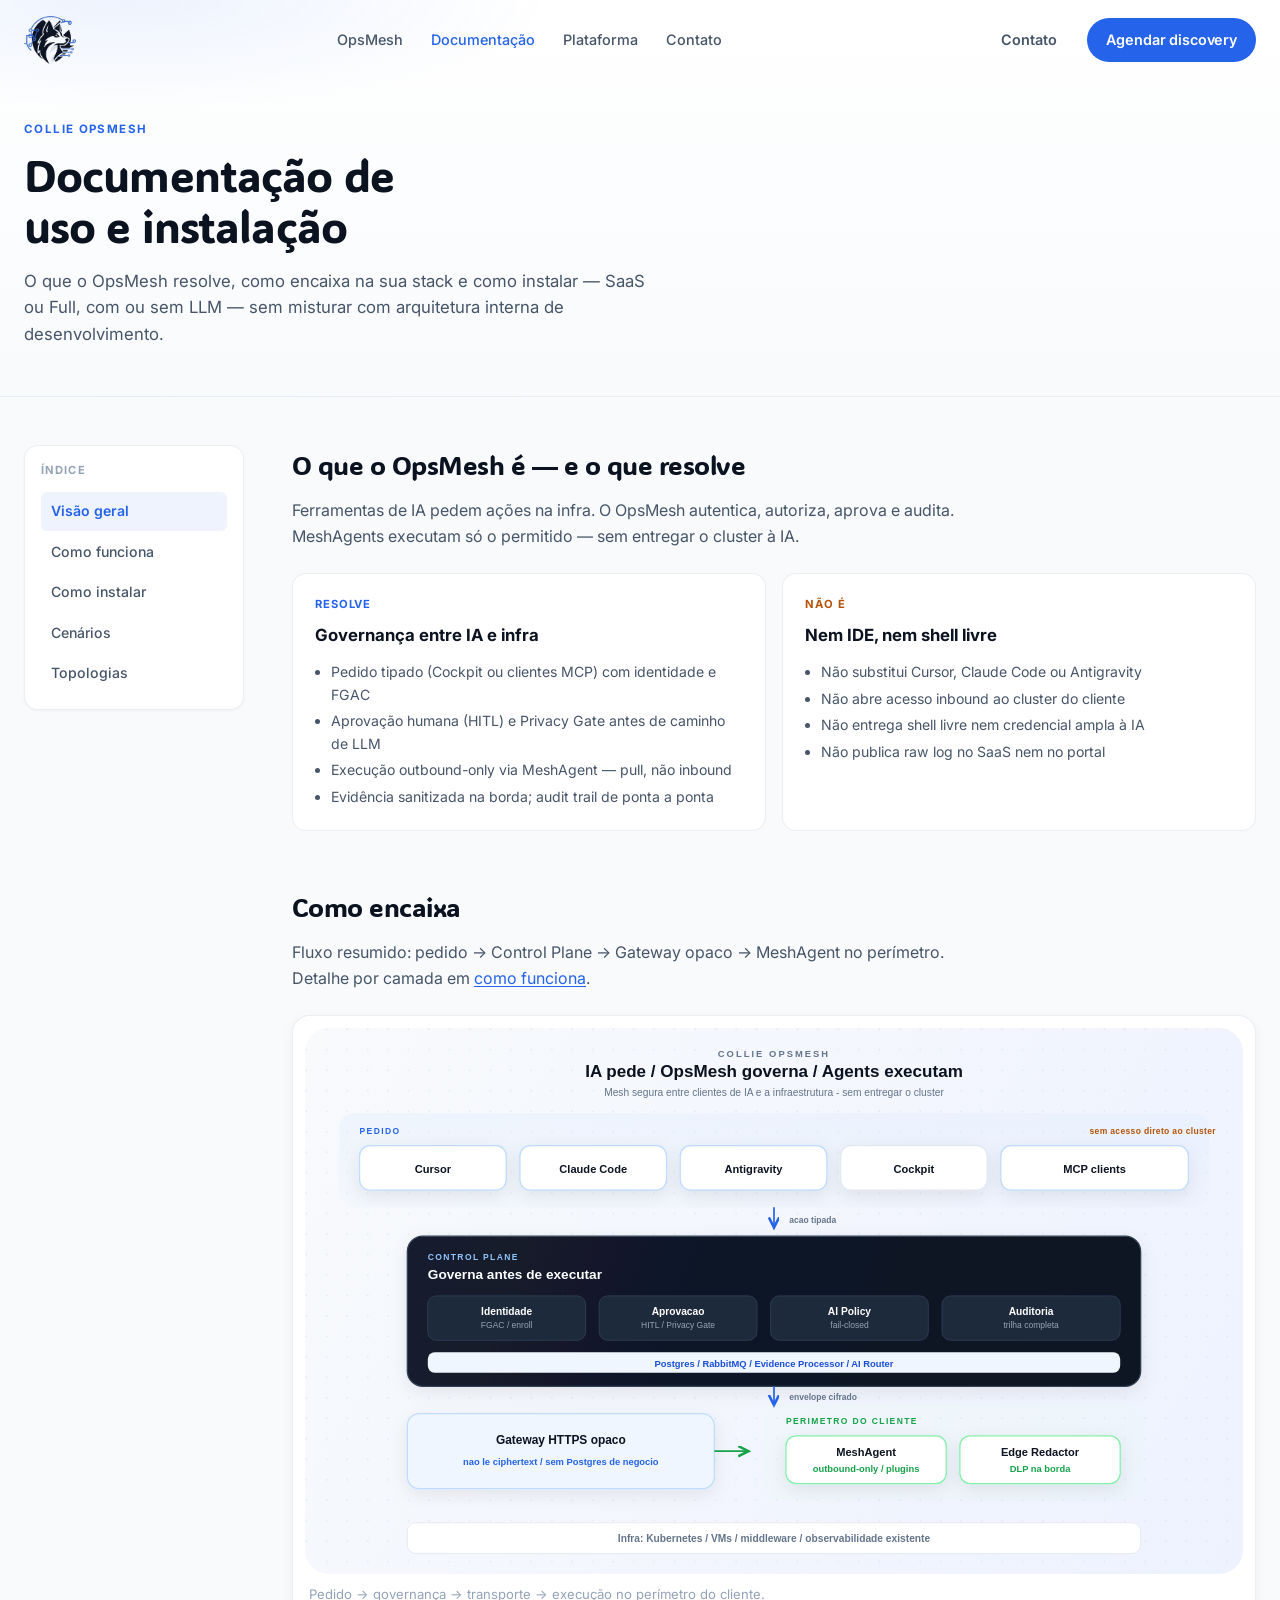
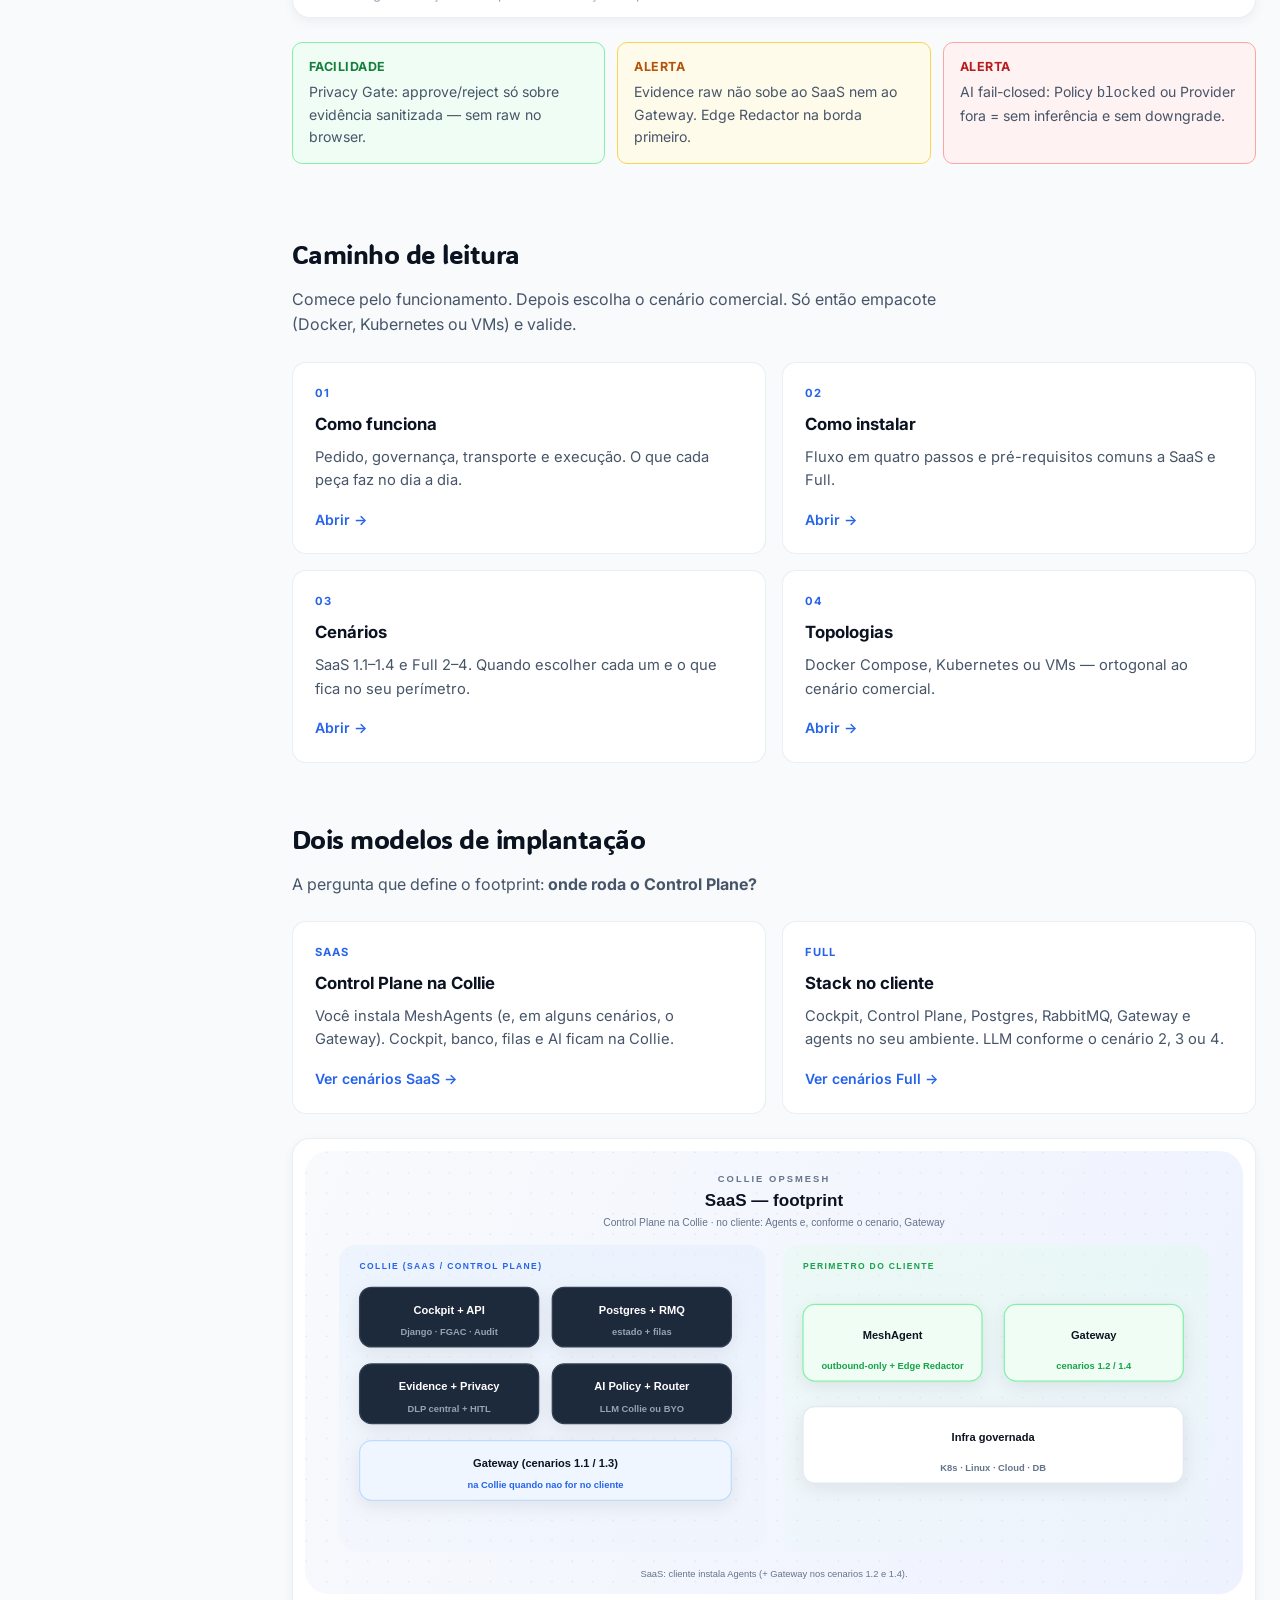
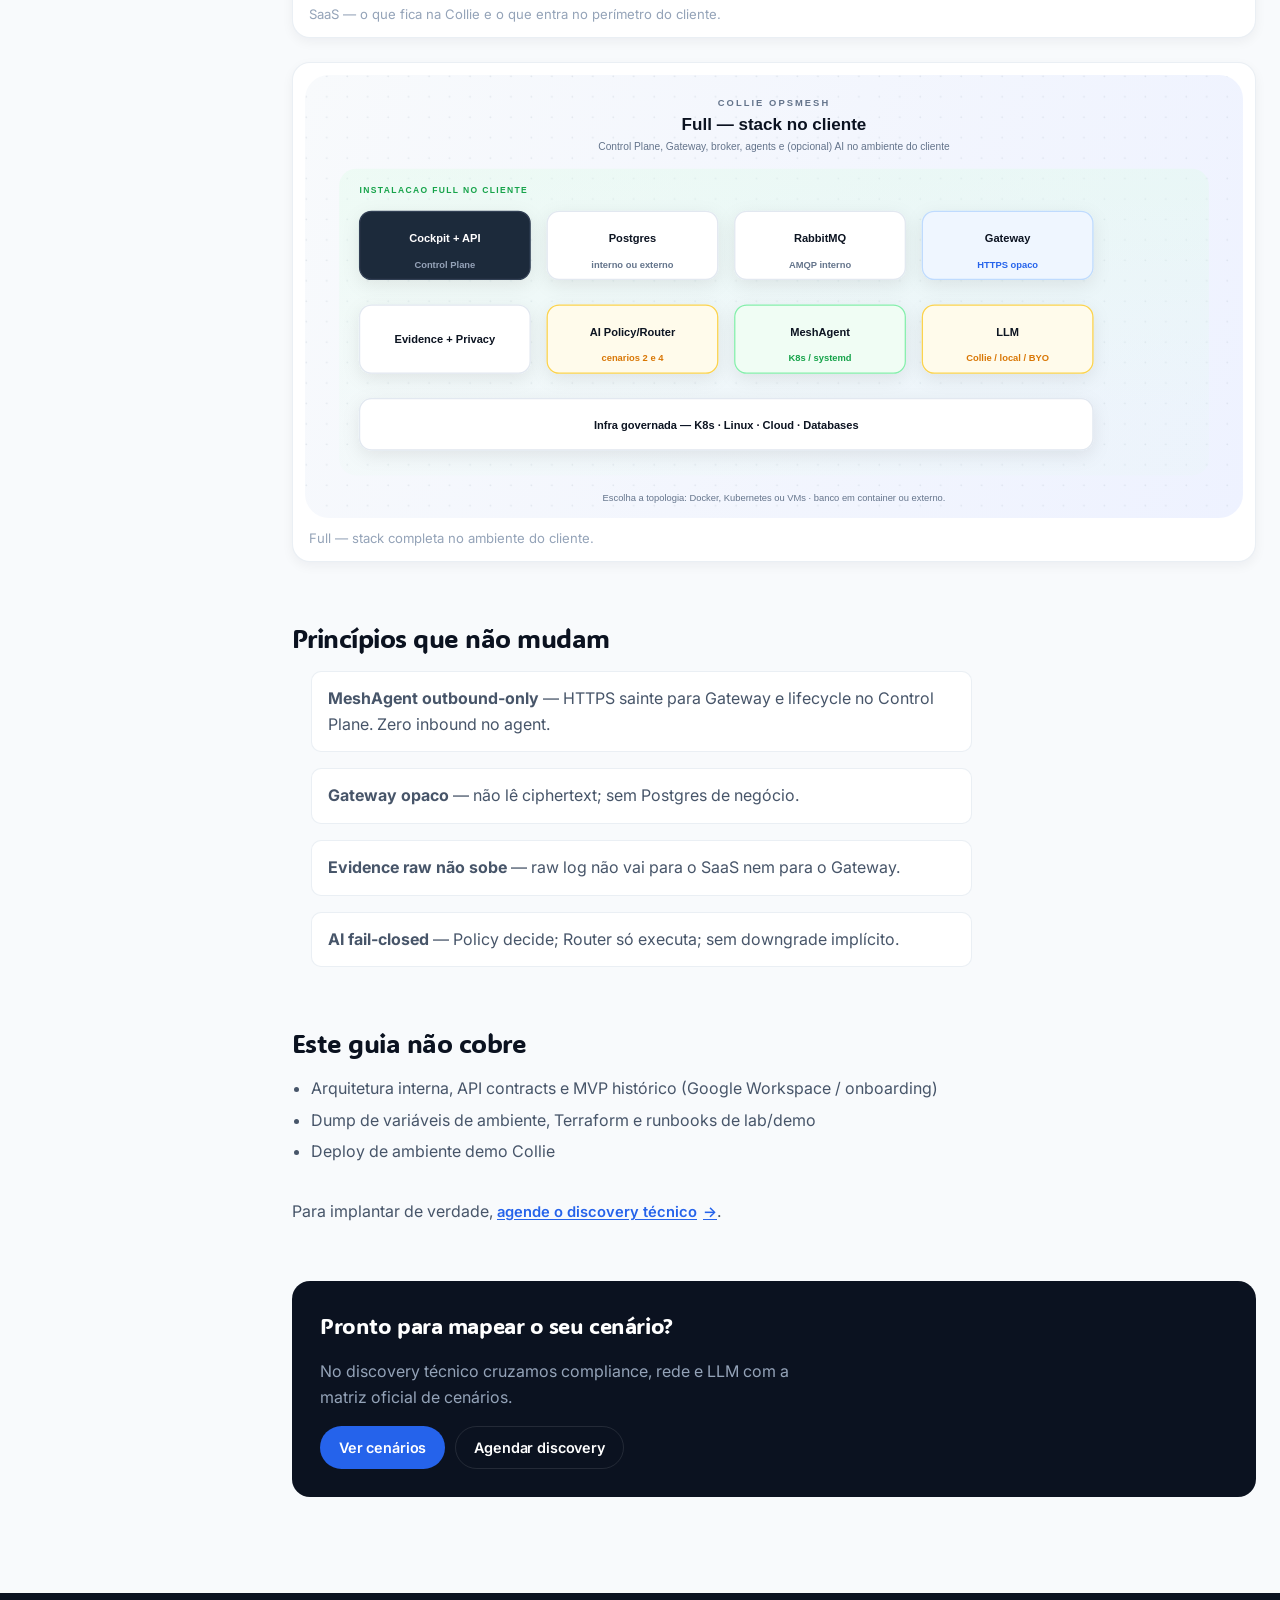
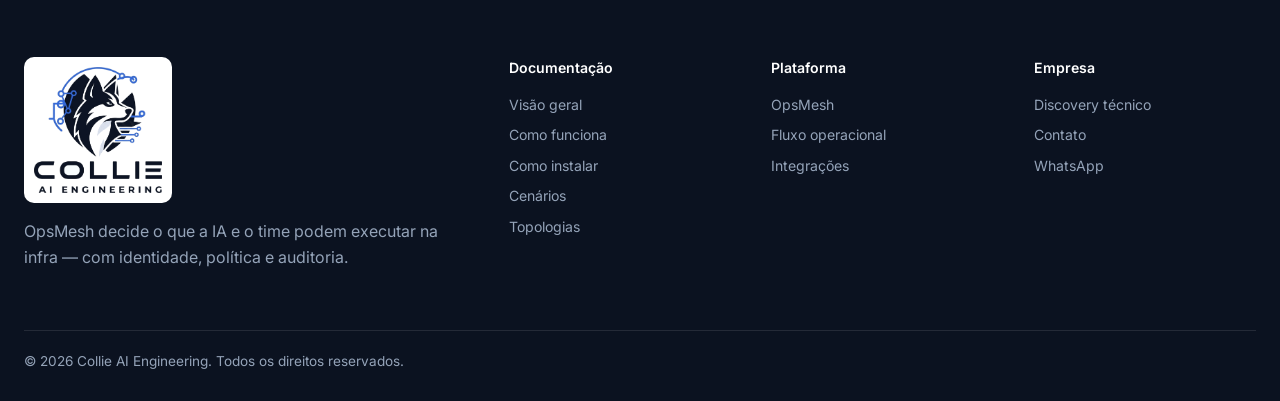
==== docs/index.html @ 6d7c9884 "Enhance documentation structure and navigation links - Added public documentation section in AGENTS." ====
<!DOCTYPE html>
<html lang="pt-BR">
<head>
  <meta charset="UTF-8" />
  <meta name="viewport" content="width=device-width, initial-scale=1.0" />
  <title>Documentação OpsMesh | Collie</title>
  <meta name="description" content="O que o Collie OpsMesh resolve, como encaixa entre IA e infra, e como instalar: cenários SaaS e Full, topologias Docker, Kubernetes e VMs." />
  <meta name="theme-color" content="#0B1220" />
  <link rel="canonical" href="https://www.collie.ia.br/docs/" />
  <meta property="og:title" content="Documentação OpsMesh — Collie" />
  <meta property="og:description" content="Como funciona, como instalar e qual cenário escolher: SaaS ou Full, com ou sem LLM." />
  <meta property="og:type" content="website" />
  <meta property="og:url" content="https://www.collie.ia.br/docs/" />
  <meta property="og:locale" content="pt_BR" />
  <meta property="og:image" content="https://www.collie.ia.br/img/collie-lockup.png" />
  <meta name="twitter:card" content="summary_large_image" />
  <meta name="twitter:title" content="Documentação OpsMesh — Collie" />
  <meta name="twitter:description" content="Como funciona, como instalar e qual cenário escolher: SaaS ou Full, com ou sem LLM." />
  <meta name="twitter:image" content="https://www.collie.ia.br/img/collie-lockup.png" />
  <script type="application/ld+json">
  {
    "@context": "https://schema.org",
    "@graph": [
      {
        "@type": "Organization",
        "name": "Collie AI Engineering",
        "url": "https://www.collie.ia.br/",
        "logo": "https://www.collie.ia.br/img/collie-lockup.png",
        "email": "contato@collie.ia.br"
      },
      {
        "@type": "WebPage",
        "name": "Documentação OpsMesh",
        "url": "https://www.collie.ia.br/docs/",
        "description": "Guia de uso do Collie OpsMesh: funcionamento, instalação, cenários e topologias.",
        "inLanguage": "pt-BR",
        "isPartOf": { "@type": "WebSite", "name": "Collie OpsMesh", "url": "https://www.collie.ia.br/" }
      }
    ]
  }
  </script>
  <script defer data-domain="www.collie.ia.br" src="https://plausible.io/js/script.js"></script>
  <link rel="icon" type="image/png" href="/img/favicon.png" />
  <link rel="apple-touch-icon" href="/img/favicon.png" />
  <link rel="preconnect" href="https://fonts.googleapis.com" />
  <link rel="preconnect" href="https://fonts.gstatic.com" crossorigin />
  <link href="https://fonts.googleapis.com/css2?family=ADLaM+Display&family=Inter:wght@400;500;600;700;800&display=swap" rel="stylesheet" />
  <link rel="stylesheet" href="/style.css" />
  <link rel="stylesheet" href="/docs.css" />
</head>
<body class="docs-page">
  <a class="skip-link" href="#main">Pular para o conteúdo</a>

  <header class="navbar scrolled" id="navbar">
    <div class="container nav-container">
      <a href="/" class="brand" aria-label="Início da Collie AI Engineering">
        <img src="/img/collie-mark.png" width="52" height="48" alt="Collie AI Engineering" />
      </a>
      <button class="mobile-menu-btn" type="button" aria-label="Abrir menu de navegação" aria-controls="primary-navigation" aria-expanded="false">
        <span></span><span></span><span></span>
      </button>
      <nav class="nav-links" id="primary-navigation" aria-label="Navegação principal">
        <a href="/#opsmesh" class="nav-link">OpsMesh</a>
        <a href="/docs/" class="nav-link" aria-current="page">Documentação</a>
        <a href="/#platform" class="nav-link">Plataforma</a>
        <a href="/#demo" class="nav-link">Contato</a>
      </nav>
      <div class="nav-actions" aria-label="Ações do cabeçalho">
        <a href="/#demo" class="btn btn-ghost">Contato</a>
        <a href="/#demo" class="btn btn-primary">Agendar discovery</a>
      </div>
    </div>
  </header>

  <header class="docs-hero">
    <div class="container">
      <p class="eyebrow">Collie OpsMesh</p>
      <h1>Documentação de uso e instalação</h1>
      <p class="lede">O que o OpsMesh resolve, como encaixa na sua stack e como instalar — SaaS ou Full, com ou sem LLM — sem misturar com arquitetura interna de desenvolvimento.</p>
    </div>
  </header>

  <main id="main" class="container docs-layout">
    <aside class="docs-nav" aria-label="Índice da documentação">
      <h2>Índice</h2>
      <ul>
        <li><a href="/docs/" aria-current="page">Visão geral</a></li>
        <li><a href="/docs/como-funciona.html">Como funciona</a></li>
        <li><a href="/docs/instalar.html">Como instalar</a></li>
        <li><a href="/docs/cenarios.html">Cenários</a></li>
        <li><a href="/docs/topologias.html">Topologias</a></li>
      </ul>
    </aside>

    <div class="docs-content">
      <section aria-labelledby="what-title">
        <h2 id="what-title">O que o OpsMesh é — e o que resolve</h2>
        <p>Ferramentas de IA pedem ações na infra. O OpsMesh autentica, autoriza, aprova e audita. MeshAgents executam só o permitido — sem entregar o cluster à IA.</p>
        <div class="docs-cards">
          <article class="docs-card">
            <span class="card-kicker">Resolve</span>
            <h3>Governança entre IA e infra</h3>
            <ul>
              <li>Pedido tipado (Cockpit ou clientes MCP) com identidade e FGAC</li>
              <li>Aprovação humana (HITL) e Privacy Gate antes de caminho de LLM</li>
              <li>Execução outbound-only via MeshAgent — pull, não inbound</li>
              <li>Evidência sanitizada na borda; audit trail de ponta a ponta</li>
            </ul>
          </article>
          <article class="docs-card docs-card--warn">
            <span class="card-kicker">Não é</span>
            <h3>Nem IDE, nem shell livre</h3>
            <ul>
              <li>Não substitui Cursor, Claude Code ou Antigravity</li>
              <li>Não abre acesso inbound ao cluster do cliente</li>
              <li>Não entrega shell livre nem credencial ampla à IA</li>
              <li>Não publica raw log no SaaS nem no portal</li>
            </ul>
          </article>
        </div>
      </section>

      <section aria-labelledby="arch-title">
        <h2 id="arch-title">Como encaixa</h2>
        <p>Fluxo resumido: pedido → Control Plane → Gateway opaco → MeshAgent no perímetro. Detalhe por camada em <a href="/docs/como-funciona.html">como funciona</a>.</p>
        <figure class="docs-figure">
          <img src="/img/docs/opsmesh-architecture.svg" width="1100" height="640" loading="eager" alt="Arquitetura Collie OpsMesh: clientes de IA e Cockpit pedem ações tipadas; Control Plane governa identidade, aprovação, AI Policy e auditoria; Gateway HTTPS opaco entrega envelope cifrado; MeshAgent outbound-only executa com Edge Redactor na borda." />
          <figcaption>Pedido → governança → transporte → execução no perímetro do cliente.</figcaption>
        </figure>
        <div class="docs-callouts-row" aria-label="Alertas e facilidades">
          <p class="docs-mini-callout docs-mini-callout--ok">
            <strong>Facilidade</strong>
            Privacy Gate: approve/reject só sobre evidência sanitizada — sem raw no browser.
          </p>
          <p class="docs-mini-callout docs-mini-callout--warn">
            <strong>Alerta</strong>
            Evidence raw não sobe ao SaaS nem ao Gateway. Edge Redactor na borda primeiro.
          </p>
          <p class="docs-mini-callout docs-mini-callout--alert">
            <strong>Alerta</strong>
            AI fail-closed: Policy <code>blocked</code> ou Provider fora = sem inferência e sem downgrade.
          </p>
        </div>
      </section>

      <section aria-labelledby="path-title">
        <h2 id="path-title">Caminho de leitura</h2>
        <p>Comece pelo funcionamento. Depois escolha o cenário comercial. Só então empacote (Docker, Kubernetes ou VMs) e valide.</p>
        <div class="docs-cards">
          <a class="docs-card" href="/docs/como-funciona.html">
            <span class="card-kicker">01</span>
            <h3>Como funciona</h3>
            <p>Pedido, governança, transporte e execução. O que cada peça faz no dia a dia.</p>
            <span class="card-cta">Abrir →</span>
          </a>
          <a class="docs-card" href="/docs/instalar.html">
            <span class="card-kicker">02</span>
            <h3>Como instalar</h3>
            <p>Fluxo em quatro passos e pré-requisitos comuns a SaaS e Full.</p>
            <span class="card-cta">Abrir →</span>
          </a>
          <a class="docs-card" href="/docs/cenarios.html">
            <span class="card-kicker">03</span>
            <h3>Cenários</h3>
            <p>SaaS 1.1–1.4 e Full 2–4. Quando escolher cada um e o que fica no seu perímetro.</p>
            <span class="card-cta">Abrir →</span>
          </a>
          <a class="docs-card" href="/docs/topologias.html">
            <span class="card-kicker">04</span>
            <h3>Topologias</h3>
            <p>Docker Compose, Kubernetes ou VMs — ortogonal ao cenário comercial.</p>
            <span class="card-cta">Abrir →</span>
          </a>
        </div>
      </section>

      <section aria-labelledby="models-title">
        <h2 id="models-title">Dois modelos de implantação</h2>
        <p>A pergunta que define o footprint: <strong>onde roda o Control Plane?</strong></p>
        <div class="docs-cards">
          <a class="docs-card" href="/docs/cenarios.html#saas-title">
            <span class="card-kicker">SaaS</span>
            <h3>Control Plane na Collie</h3>
            <p>Você instala MeshAgents (e, em alguns cenários, o Gateway). Cockpit, banco, filas e AI ficam na Collie.</p>
            <span class="card-cta">Ver cenários SaaS →</span>
          </a>
          <a class="docs-card" href="/docs/cenarios.html#full-title">
            <span class="card-kicker">Full</span>
            <h3>Stack no cliente</h3>
            <p>Cockpit, Control Plane, Postgres, RabbitMQ, Gateway e agents no seu ambiente. LLM conforme o cenário 2, 3 ou 4.</p>
            <span class="card-cta">Ver cenários Full →</span>
          </a>
        </div>
        <figure class="docs-figure">
          <img src="/img/docs/saas-overview.svg" width="1100" height="520" loading="lazy" alt="Footprint SaaS: Control Plane na Collie; no cliente, MeshAgents e, conforme o cenário, Gateway." />
          <figcaption>SaaS — o que fica na Collie e o que entra no perímetro do cliente.</figcaption>
        </figure>
        <figure class="docs-figure">
          <img src="/img/docs/full-overview.svg" width="1100" height="520" loading="lazy" alt="Footprint Full: stack OpsMesh completa no ambiente do cliente." />
          <figcaption>Full — stack completa no ambiente do cliente.</figcaption>
        </figure>
      </section>

      <section aria-labelledby="principles-title">
        <h2 id="principles-title">Princípios que não mudam</h2>
        <ul class="docs-principles">
          <li><strong>MeshAgent outbound-only</strong> — HTTPS sainte para Gateway e lifecycle no Control Plane. Zero inbound no agent.</li>
          <li><strong>Gateway opaco</strong> — não lê ciphertext; sem Postgres de negócio.</li>
          <li><strong>Evidence raw não sobe</strong> — raw log não vai para o SaaS nem para o Gateway.</li>
          <li><strong>AI fail-closed</strong> — Policy decide; Router só executa; sem downgrade implícito.</li>
        </ul>
      </section>

      <section aria-labelledby="out-of-scope-title">
        <h2 id="out-of-scope-title">Este guia não cobre</h2>
        <ul>
          <li>Arquitetura interna, API contracts e MVP histórico (Google Workspace / onboarding)</li>
          <li>Dump de variáveis de ambiente, Terraform e runbooks de lab/demo</li>
          <li>Deploy de ambiente demo Collie</li>
        </ul>
        <p>Para implantar de verdade, <a class="text-link" href="/#demo">agende o discovery técnico</a>.</p>
      </section>

      <div class="docs-cta-strip">
        <h2>Pronto para mapear o seu cenário?</h2>
        <p>No discovery técnico cruzamos compliance, rede e LLM com a matriz oficial de cenários.</p>
        <div class="cta-row">
          <a href="/docs/cenarios.html" class="btn btn-primary">Ver cenários</a>
          <a href="/#demo" class="btn btn-outline">Agendar discovery</a>
        </div>
      </div>
    </div>
  </main>

  <footer class="footer" id="empresa">
    <div class="container footer-grid">
      <div class="footer-brand">
        <img src="/img/collie-lockup.png" width="150" height="148" loading="lazy" alt="Collie AI Engineering" />
        <p>OpsMesh decide o que a IA e o time podem executar na infra — com identidade, política e auditoria.</p>
      </div>
      <nav aria-label="Links da documentação no rodapé">
        <h3>Documentação</h3>
        <a href="/docs/">Visão geral</a>
        <a href="/docs/como-funciona.html">Como funciona</a>
        <a href="/docs/instalar.html">Como instalar</a>
        <a href="/docs/cenarios.html">Cenários</a>
        <a href="/docs/topologias.html">Topologias</a>
      </nav>
      <nav aria-label="Links da plataforma no rodapé">
        <h3>Plataforma</h3>
        <a href="/#opsmesh">OpsMesh</a>
        <a href="/#workflow">Fluxo operacional</a>
        <a href="/#integrations">Integrações</a>
      </nav>
      <nav aria-label="Links da empresa no rodapé">
        <h3>Empresa</h3>
        <a href="/#demo">Discovery técnico</a>
        <a href="mailto:contato@collie.ia.br">Contato</a>
        <a href="https://wa.me/5561982505951" target="_blank" rel="noopener">WhatsApp</a>
      </nav>
    </div>
    <div class="container footer-bottom">
      <p>&copy; 2026 Collie AI Engineering. Todos os direitos reservados.</p>
    </div>
  </footer>

  <script src="/script.js"></script>
</body>
</html>
---- style.css ----
/* ------------------------------------------------
   Collie AI Engineering — Landing Page
   Brandbook: ADLaM Display + Inter
   Palette: Obsidian #0B1220, Royal Blue #2563EB,
            Clover Green #22C55E, White #FFFFFF
   ------------------------------------------------ */

:root {
  /* Palette — Brandbook */
  --color-white: #ffffff;
  --color-bg: #F8FAFC;
  --color-bg-alt: #F1F5F9;
  --color-bg-warm: #FAFAF9;
  --color-obsidian: #0B1220;
  --color-obsidian-soft: #1A1F2B;
  --color-accent: #2563EB;
  --color-accent-dark: #1D4ED8;
  --color-signal: #22C55E;
  --color-text: #0F172A;
  --color-text-secondary: #475569;
  --color-text-muted: #94A3B8;
  --color-border: rgba(226, 232, 240, 0.7);
  --color-border-dark: rgba(255, 255, 255, 0.1);

  /* Typography */
  --font-display: 'ADLaM Display', Georgia, serif;
  --font-body: 'Inter', system-ui, -apple-system, sans-serif;

  /* Elevation */
  --shadow-xs: 0 1px 3px rgba(15, 23, 42, 0.04);
  --shadow-sm: 0 4px 12px rgba(15, 23, 42, 0.05);
  --shadow-md: 0 8px 24px rgba(15, 23, 42, 0.06);
  --shadow-lg: 0 16px 48px -12px rgba(15, 23, 42, 0.08);

  /* Shape */
  --radius-xs: 6px;
  --radius-sm: 10px;
  --radius-md: 14px;
  --radius-lg: 18px;
  --radius-pill: 999px;

  /* Layout */
  --container: 1280px;

  /* Motion */
  --ease-out: cubic-bezier(0.16, 1, 0.3, 1);
  --ease-standard: cubic-bezier(0.4, 0, 0.2, 1);
  --duration-fast: 200ms;
  --duration-normal: 350ms;
}

* { box-sizing: border-box; }
html {
  scroll-behavior: smooth;
  /* Fluid base: stays 16px up to ~1450px, scales up to 22px on large monitors */
  font-size: clamp(16px, 8px + 0.55vw, 22px);
}

body {
  margin: 0;
  font-family: var(--font-body);
  color: var(--color-text);
  background: var(--color-white);
  line-height: 1.6;
  overflow-x: hidden;
  -webkit-font-smoothing: antialiased;
}

body.menu-open { overflow: hidden; }
img { max-width: 100%; display: block; }
a { color: inherit; }

.skip-link {
  position: fixed;
  left: 16px;
  top: -60px;
  z-index: 2000;
  padding: 10px 14px;
  border-radius: var(--radius-pill);
  background: var(--color-obsidian);
  color: var(--color-white);
  text-decoration: none;
  transition: top var(--duration-normal) var(--ease-out);
}
.skip-link:focus { top: 16px; }

:focus-visible {
  outline: 2px solid var(--color-accent);
  outline-offset: 3px;
  border-radius: 4px;
}

.container {
  width: min(100% - 48px, var(--container));
  margin-inline: auto;
}

/* Wider content band on large monitors (e.g. 27"+) */
@media (min-width: 1600px) { :root { --container: 1440px; } }
@media (min-width: 1920px) { :root { --container: 1600px; } }
@media (min-width: 2400px) { :root { --container: 1780px; } }


/* Navbar */

.navbar {
  position: fixed;
  inset: 0 0 auto 0;
  z-index: 1000;
  padding: 16px 0;
  transition: background var(--duration-normal) var(--ease-standard),
              border-color var(--duration-normal) var(--ease-standard),
              box-shadow var(--duration-normal) var(--ease-standard),
              padding var(--duration-normal) var(--ease-standard);
  border-bottom: 1px solid transparent;
}

.navbar.scrolled,
body.menu-open .navbar {
  padding: 10px 0;
  background: rgba(255, 255, 255, 0.92);
  border-bottom-color: var(--color-border);
  box-shadow: 0 1px 12px rgba(15, 23, 42, 0.06);
  backdrop-filter: blur(12px);
}

.nav-container {
  display: flex;
  align-items: center;
  justify-content: space-between;
  gap: 24px;
}

.brand {
  display: inline-flex;
  align-items: center;
  text-decoration: none;
  flex: 0 0 auto;
}
.brand img { height: 48px; width: auto; }

.nav-links {
  display: flex;
  align-items: center;
  gap: 28px;
}

.nav-link {
  color: var(--color-text-secondary);
  text-decoration: none;
  font-weight: 500;
  font-size: 0.9rem;
  transition: color var(--duration-fast) var(--ease-standard);
}
.nav-link:hover { color: var(--color-text); }

.nav-actions {
  display: flex;
  align-items: center;
  gap: 12px;
}

.mobile-menu-btn {
  display: none;
  width: 40px;
  height: 40px;
  border: 1px solid var(--color-border);
  background: var(--color-white);
  border-radius: var(--radius-sm);
  cursor: pointer;
  align-items: center;
  justify-content: center;
  flex-direction: column;
  gap: 5px;
}

.mobile-menu-btn span {
  width: 18px;
  height: 2px;
  border-radius: 1px;
  background: var(--color-obsidian);
  transition: transform var(--duration-normal) var(--ease-out),
              opacity var(--duration-fast);
}
.mobile-menu-btn.active span:nth-child(1) { transform: translateY(7px) rotate(45deg); }
.mobile-menu-btn.active span:nth-child(2) { opacity: 0; }
.mobile-menu-btn.active span:nth-child(3) { transform: translateY(-7px) rotate(-45deg); }


/* Buttons */

.btn {
  display: inline-flex;
  align-items: center;
  justify-content: center;
  gap: 8px;
  min-height: 40px;
  padding: 9px 18px;
  border-radius: var(--radius-pill);
  border: 1px solid transparent;
  font-family: var(--font-body);
  font-weight: 600;
  font-size: 0.9rem;
  text-decoration: none;
  letter-spacing: -0.01em;
  cursor: pointer;
  transition: background var(--duration-fast) var(--ease-standard),
              border-color var(--duration-fast) var(--ease-standard),
              color var(--duration-fast) var(--ease-standard),
              box-shadow var(--duration-fast) var(--ease-standard);
}

.btn-lg { min-height: 48px; padding: 12px 24px; font-size: 0.95rem; }

.btn-primary {
  background: var(--color-accent);
  color: var(--color-white);
}
.btn-primary:hover {
  background: var(--color-accent-dark);
  box-shadow: 0 2px 8px rgba(37, 99, 235, 0.25);
}

.btn-outline {
  color: var(--color-text);
  background: transparent;
  border-color: var(--color-border);
}
.btn-outline:hover {
  border-color: var(--color-text-secondary);
  background: rgba(15, 23, 42, 0.02);
}

.btn-ghost {
  color: var(--color-text-secondary);
  background: transparent;
}
.btn-ghost:hover {
  color: var(--color-text);
  background: rgba(15, 23, 42, 0.04);
}


/* Hero */

.hero {
  position: relative;
  min-height: 100dvh;
  display: grid;
  align-items: center;
  padding: 120px 0 72px;
  overflow: hidden;
  isolation: isolate;
}

.hero::after {
  content: '';
  position: absolute;
  inset: 0;
  z-index: -1;
  background:
    radial-gradient(ellipse 70% 50% at 85% 40%, rgba(37, 99, 235, 0.08), transparent 60%),
    rgba(248, 250, 252, 0.92);
}

.hero-media {
  position: absolute;
  inset: 0;
  z-index: -2;
  opacity: 0.55;
}
.hero-media img {
  width: 100%;
  height: 100%;
  object-fit: cover;
  object-position: center;
}

.hero-grid {
  display: grid;
  grid-template-columns: minmax(0, 1fr) minmax(0, 1.05fr);
  gap: 40px;
  align-items: center;
}

.hero-content {
  padding: 40px 44px;
  border: 1px solid var(--color-border);
  border-radius: var(--radius-lg);
  background: rgba(255, 255, 255, 0.94);
  box-shadow: var(--shadow-lg);
  max-width: 560px;
}

.hero-visual {
  position: relative;
  border: 1px solid var(--color-border);
  border-radius: var(--radius-lg);
  background: var(--color-white);
  box-shadow: var(--shadow-md);
  padding: 12px;
  overflow: hidden;
  animation: hero-float 7s ease-in-out infinite;
}

.hero-architecture {
  width: 100%;
  height: auto;
  display: block;
  border-radius: var(--radius-md);
}

@keyframes hero-float {
  0%, 100% { transform: translateY(0); }
  50% { transform: translateY(-8px); }
}

.eyebrow,
.section-kicker {
  margin: 0 0 12px;
  color: var(--color-text-muted);
  font-size: 0.78rem;
  font-weight: 600;
  text-transform: uppercase;
  letter-spacing: 0.08em;
}

h1, h2, h3 { margin: 0; color: var(--color-obsidian); }

h1 {
  font-family: var(--font-display);
  font-size: clamp(2.4rem, 4.6vw, 3.8rem);
  font-weight: 400;
  line-height: 1.08;
  letter-spacing: -0.02em;
  text-wrap: balance;
}

h1 span {
  display: inline-block;
  color: var(--color-accent);
}

.hero-subtitle {
  margin: 20px 0 28px;
  max-width: 58ch;
  color: var(--color-text-secondary);
  font-size: clamp(1rem, 1.3vw, 1.12rem);
  line-height: 1.7;
}

.hero-actions {
  display: flex;
  flex-wrap: wrap;
  gap: 12px;
}


/* Trust strip */

.trust-strip {
  border-block: 1px solid var(--color-border);
  background: var(--color-bg);
}

.trust-grid {
  display: grid;
  grid-template-columns: repeat(4, 1fr);
  gap: 12px;
  padding: 16px 0;
}

.trust-grid span {
  color: var(--color-text-secondary);
  font-size: 0.82rem;
  font-weight: 500;
  text-align: center;
}


/* Sections */

.section { padding: 96px 0; }
.section--lg { padding: 120px 0; }
.section--sm { padding: 72px 0; }

.section-header {
  max-width: 680px;
  margin: 0 auto 48px;
  text-align: center;
}
.section-header.align-left { text-align: left; margin: 0; }

.section-header h2,
.showcase-copy h2,
.cta-card h2 {
  font-family: var(--font-display);
  font-size: clamp(1.9rem, 3.5vw, 3rem);
  font-weight: 400;
  line-height: 1.1;
  letter-spacing: -0.015em;
}

.section-header p:not(.section-kicker),
.showcase-copy p,
.cta-card p {
  margin: 14px 0 0;
  color: var(--color-text-secondary);
  font-size: 1.02rem;
  line-height: 1.7;
}


/* Problem section */

.problem { background: var(--color-bg); }

.comparison-grid {
  display: grid;
  grid-template-columns: repeat(2, minmax(0, 1fr));
  gap: 20px;
}

.comparison-card {
  padding: 36px;
  border: 1px solid var(--color-border);
  border-radius: var(--radius-lg);
  background: var(--color-white);
  box-shadow: var(--shadow-xs);
}

.comparison-card.accent {
  background: var(--color-bg);
  border-color: rgba(37, 99, 235, 0.12);
}

.card-tag {
  display: inline-flex;
  margin-bottom: 16px;
  padding: 5px 10px;
  border-radius: var(--radius-xs);
  font-size: 0.75rem;
  font-weight: 600;
  letter-spacing: 0.02em;
}
.card-tag.danger { color: #991B1B; background: #FEF2F2; }
.card-tag.success { color: #166534; background: #F0FDF4; }

.comparison-card h3 {
  font-size: 1.25rem;
  line-height: 1.3;
  letter-spacing: -0.01em;
}
.comparison-card p {
  margin: 10px 0 0;
  color: var(--color-text-secondary);
  font-size: 0.95rem;
}

.comparison-card ul {
  margin: 18px 0 0;
  padding: 0;
  list-style: none;
}
.comparison-card li {
  position: relative;
  padding-left: 24px;
  margin-top: 10px;
  color: var(--color-text-secondary);
  font-size: 0.92rem;
}
.comparison-card li::before {
  content: '';
  position: absolute;
  left: 0;
  top: 8px;
  width: 6px;
  height: 6px;
  border-radius: 50%;
}
.comparison-card:not(.accent) li::before {
  background: #DC2626;
  opacity: 0.6;
}
.comparison-card.accent li::before {
  background: var(--color-signal);
}


/* OpsMesh */

.opsmesh {
  background: var(--color-white);
  border-block: 1px solid var(--color-border);
}

.opsmesh-grid {
  display: grid;
  grid-template-columns: 5fr 7fr;
  gap: 48px;
  align-items: center;
}

.text-link {
  display: inline-flex;
  margin-top: 20px;
  color: var(--color-accent);
  font-weight: 600;
  font-size: 0.92rem;
  text-decoration: none;
}
.text-link::after {
  content: '→';
  margin-left: 6px;
  transition: transform var(--duration-normal) var(--ease-out);
}
.text-link:hover::after { transform: translateX(4px); }

.opsmesh-pillars {
  margin: 20px 0 0;
  padding: 0;
  list-style: none;
  display: grid;
  gap: 10px;
}

.opsmesh-pillars li {
  padding: 12px 14px;
  border: 1px solid var(--color-border);
  border-radius: var(--radius-sm);
  background: var(--color-bg);
  color: var(--color-text-secondary);
  font-size: 0.92rem;
}

.opsmesh-pillars strong {
  color: var(--color-obsidian);
  font-weight: 600;
}

.opsmesh-visual,
.dashboard-card {
  padding: 8px;
  border: 1px solid var(--color-border);
  border-radius: var(--radius-lg);
  background: var(--color-bg);
  box-shadow: var(--shadow-sm);
}
.opsmesh-visual img,
.dashboard-card img {
  border-radius: calc(var(--radius-lg) - 8px);
}


/* Platform features */

.platform { background: var(--color-bg); }

.features-grid {
  display: grid;
  grid-template-columns: repeat(2, minmax(0, 1fr));
  gap: 20px;
}

.feature-card {
  padding: 36px;
  border: 1px solid var(--color-border);
  border-radius: var(--radius-lg);
  background: var(--color-white);
  box-shadow: var(--shadow-xs);
  transition: box-shadow var(--duration-normal) var(--ease-standard);
}
.feature-card:hover {
  box-shadow: var(--shadow-md);
}

.feature-card.card-wide {
  grid-column: 1 / -1;
  display: grid;
  grid-template-columns: auto 1fr;
  align-items: start;
  gap: 24px;
}

.feature-icon {
  width: 48px;
  height: 48px;
  border-radius: var(--radius-sm);
  display: inline-flex;
  align-items: center;
  justify-content: center;
  margin-bottom: 18px;
}
.feature-icon.blue {
  color: var(--color-accent);
  background: #EFF6FF;
}
.feature-icon.green {
  color: var(--color-signal);
  background: #F0FDF4;
}

.feature-card h3 {
  font-size: 1.15rem;
  line-height: 1.3;
  letter-spacing: -0.01em;
}
.feature-card p {
  margin: 8px 0 0;
  color: var(--color-text-secondary);
  font-size: 0.92rem;
}


/* Personas */

.personas {
  background: var(--color-obsidian);
  color: var(--color-white);
}
.personas .section-kicker { color: var(--color-text-muted); }
.personas h2 { color: var(--color-white); }

.personas-grid {
  display: grid;
  grid-template-columns: repeat(2, minmax(0, 1fr));
  gap: 20px;
}

.persona-card {
  padding: 36px;
  border: 1px solid var(--color-border-dark);
  border-radius: var(--radius-md);
  background: rgba(255, 255, 255, 0.03);
  transition: background var(--duration-normal) var(--ease-standard),
              border-color var(--duration-normal) var(--ease-standard);
}
.persona-card:hover {
  background: rgba(255, 255, 255, 0.05);
  border-color: rgba(255, 255, 255, 0.15);
}

.persona-card.card-wide {
  grid-column: 1 / -1;
}

.persona-icon {
  width: 48px;
  height: 48px;
  border-radius: var(--radius-sm);
  display: inline-flex;
  align-items: center;
  justify-content: center;
  margin-bottom: 18px;
  color: var(--color-white);
  background: rgba(255, 255, 255, 0.06);
  border: 1px solid rgba(255, 255, 255, 0.08);
}

.persona-card h3 {
  color: var(--color-white);
  font-size: 1.1rem;
  margin-bottom: 8px;
}
.persona-card p {
  color: #94A3B8;
  margin: 0;
  font-size: 0.92rem;
}


/* Showcase (workflow) */

.showcase {
  background: var(--color-white);
}

.showcase-grid {
  display: grid;
  grid-template-columns: 5fr 7fr;
  gap: 48px;
  align-items: center;
}

.showcase h2,
.showcase h3 { color: var(--color-obsidian); }
.showcase-copy p { color: var(--color-text-secondary); }
.showcase .section-kicker { color: var(--color-text-muted); }

.check-list {
  margin: 20px 0 0;
  padding: 0;
  list-style: none;
}

.check-list li {
  position: relative;
  padding-left: 24px;
  margin-top: 10px;
  color: var(--color-text-secondary);
  font-size: 0.92rem;
}

.check-list li::before {
  content: '';
  position: absolute;
  left: 2px;
  top: 8px;
  width: 6px;
  height: 6px;
  border-radius: 50%;
  background: var(--color-accent);
}

.dashboard-card {
  background: var(--color-white);
  border-color: var(--color-border);
  box-shadow: var(--shadow-md);
}


/* Integrations */

.integrations { background: var(--color-bg); }

.integration-groups {
  display: grid;
  grid-template-columns: repeat(4, 1fr);
  gap: 24px;
}

.integration-group h4 {
  margin: 0 0 12px;
  font-size: 0.72rem;
  font-weight: 600;
  text-transform: uppercase;
  letter-spacing: 0.08em;
  color: var(--color-text-muted);
}

.integration-group-badges {
  display: flex;
  flex-wrap: wrap;
  gap: 8px;
}

.integration-group-badges span {
  display: inline-flex;
  align-items: center;
  min-height: 36px;
  padding: 6px 14px;
  border-radius: var(--radius-xs);
  color: var(--color-text);
  background: var(--color-white);
  border: 1px solid var(--color-border);
  font-weight: 500;
  font-size: 0.84rem;
}

/* Legacy flat badges (fallback) */
.integration-badges {
  display: flex;
  flex-wrap: wrap;
  justify-content: center;
  gap: 10px;
}
.integration-badges span {
  display: inline-flex;
  align-items: center;
  min-height: 36px;
  padding: 6px 14px;
  border-radius: var(--radius-xs);
  color: var(--color-text);
  background: var(--color-white);
  border: 1px solid var(--color-border);
  font-weight: 500;
  font-size: 0.84rem;
}


/* CTA */

.cta-section { padding: 32px 0 96px; }

.cta-card {
  display: grid;
  grid-template-columns: 1.2fr 0.8fr;
  gap: 48px;
  align-items: center;
  padding: 48px;
  border-radius: var(--radius-lg);
  background: var(--color-obsidian);
  border: 1px solid var(--color-border-dark);
  color: var(--color-white);
}

.cta-card .section-kicker { color: var(--color-text-muted); }
.cta-card h2 { color: var(--color-white); }
.cta-card p { color: #94A3B8; }

.cta-actions-col {
  display: flex;
  flex-direction: column;
  gap: 12px;
  align-items: stretch;
  text-align: center;
}
.cta-actions-col .btn { width: 100%; justify-content: center; }
.cta-actions-col .btn-outline {
  color: var(--color-white);
  border-color: var(--color-border-dark);
  background: transparent;
}
.cta-actions-col .btn-outline:hover {
  border-color: var(--color-accent);
  color: var(--color-accent);
}
.cta-note {
  margin: 6px 0 0;
  font-size: 0.8rem;
  color: #64748B;
}


/* Footer */

.footer {
  padding: 64px 0 28px;
  background: var(--color-obsidian);
  color: var(--color-white);
}

.footer-grid {
  display: grid;
  grid-template-columns: 2fr 1fr 1fr 1fr;
  gap: 40px;
}

.footer-brand img {
  width: 148px;
  height: auto;
  padding: 10px;
  border-radius: var(--radius-sm);
  background: var(--color-white);
}
.footer p,
.footer a { color: #94A3B8; }

.footer h3 {
  margin-bottom: 14px;
  color: var(--color-white);
  font-family: var(--font-body);
  font-size: 0.88rem;
  font-weight: 600;
}

.footer a {
  display: block;
  margin-top: 8px;
  text-decoration: none;
  font-size: 0.88rem;
  transition: color var(--duration-fast) var(--ease-standard);
}
.footer a:hover { color: var(--color-white); }

.footer-bottom {
  display: flex;
  justify-content: space-between;
  align-items: center;
  margin-top: 44px;
  padding-top: 20px;
  border-top: 1px solid var(--color-border-dark);
  color: #64748B;
}
.footer-bottom p { margin: 0; font-size: 0.85rem; }
.footer-legal { display: flex; gap: 20px; }
.footer-legal a { margin-top: 0; font-size: 0.82rem; }


/* Fade-in animation */

.fade-in-up {
  opacity: 0;
  transform: translateY(20px);
  transition: opacity 600ms var(--ease-out),
              transform 600ms var(--ease-out);
}
.fade-in-up.visible {
  opacity: 1;
  transform: translateY(0);
}


/* Responsive */

@media (max-width: 1040px) {
  .nav-actions { display: none; }
  .hero-grid,
  .opsmesh-grid,
  .showcase-grid,
  .cta-card { grid-template-columns: 1fr; }
  .hero-content { max-width: none; }
  .hero-visual { order: -1; max-width: 640px; margin-inline: auto; }
  .features-grid,
  .comparison-grid { grid-template-columns: 1fr; }
  .feature-card.card-wide { grid-template-columns: 1fr; }
  .persona-card.card-wide { grid-column: auto; }
  .integration-groups { grid-template-columns: repeat(2, 1fr); }
  .hero { min-height: auto; }
}

@media (max-width: 820px) {
  .container { width: min(100% - 32px, var(--container)); }
  .mobile-menu-btn { display: inline-flex; }
  .nav-links {
    position: fixed;
    inset: 68px 16px auto 16px;
    display: grid;
    gap: 0;
    padding: 8px;
    border: 1px solid var(--color-border);
    border-radius: var(--radius-md);
    background: rgba(255, 255, 255, 0.96);
    box-shadow: var(--shadow-lg);
    backdrop-filter: blur(12px);
    transform: translateY(-12px);
    opacity: 0;
    pointer-events: none;
    transition: opacity var(--duration-normal) var(--ease-out),
                transform var(--duration-normal) var(--ease-out);
  }
  body.menu-open .nav-links {
    opacity: 1;
    pointer-events: auto;
    transform: translateY(0);
  }
  .nav-link { padding: 12px 10px; border-radius: var(--radius-xs); }
  .nav-link:hover { background: var(--color-bg); }
  .hero { padding-top: 100px; }
  .hero-content { padding: 24px; }
  .trust-grid,
  .personas-grid,
  .footer-grid { grid-template-columns: 1fr; }
  .trust-grid span { text-align: left; }
  .section { padding: 72px 0; }
  .section-header { margin-bottom: 32px; }
  .cta-card { padding: 28px; }
  .footer-bottom { flex-direction: column; gap: 10px; text-align: center; }
  .footer-legal { justify-content: center; }
  .integration-groups { grid-template-columns: 1fr; }
}

@media (max-width: 520px) {
  .brand img { height: 40px; width: auto; }
  h1 { font-size: 2.4rem; }
  .hero-actions .btn { width: 100%; }
  .comparison-card,
  .feature-card,
  .persona-card { padding: 24px; }
  .opsmesh-visual,
  .dashboard-card { padding: 4px; border-radius: var(--radius-md); }
}

@media (prefers-reduced-motion: reduce) {
  *, *::before, *::after {
    scroll-behavior: auto !important;
    animation-duration: 0.01ms !important;
    animation-iteration-count: 1 !important;
    transition-duration: 0.01ms !important;
  }
  .fade-in-up { opacity: 1; transform: none; }
  .hero-visual { animation: none; }
}
---- docs.css ----
/* ------------------------------------------------
   Collie — Documentação OpsMesh
   Extensão do style.css (brandbook)
   ------------------------------------------------ */

body.docs-page {
  background: var(--color-bg);
}

.docs-hero {
  padding: 120px 0 48px;
  background:
    radial-gradient(ellipse 60% 50% at 10% 0%, rgba(37, 99, 235, 0.08), transparent 55%),
    linear-gradient(180deg, #ffffff 0%, var(--color-bg) 100%);
  border-bottom: 1px solid var(--color-border);
}

.docs-hero .eyebrow {
  margin: 0 0 12px;
  font-size: 0.72rem;
  font-weight: 700;
  letter-spacing: 0.12em;
  text-transform: uppercase;
  color: var(--color-accent);
}

.docs-hero h1 {
  margin: 0 0 16px;
  font-family: var(--font-display);
  font-weight: 400;
  font-size: clamp(2rem, 3.5vw, 2.75rem);
  line-height: 1.15;
  letter-spacing: -0.02em;
  color: var(--color-obsidian);
  max-width: 22ch;
}

.docs-hero .lede {
  margin: 0;
  max-width: 58ch;
  font-size: 1.05rem;
  color: var(--color-text-secondary);
}

.docs-layout {
  display: grid;
  grid-template-columns: 220px minmax(0, 1fr);
  gap: 48px;
  align-items: start;
  padding: 48px 0 96px;
}

.docs-nav {
  position: sticky;
  top: 88px;
  padding: 16px;
  border: 1px solid var(--color-border);
  border-radius: var(--radius-md);
  background: var(--color-white);
  box-shadow: var(--shadow-xs);
}

.docs-nav h2 {
  margin: 0 0 12px;
  font-family: var(--font-body);
  font-size: 0.7rem;
  font-weight: 700;
  letter-spacing: 0.1em;
  text-transform: uppercase;
  color: var(--color-text-muted);
}

.docs-nav ul {
  list-style: none;
  margin: 0;
  padding: 0;
  display: grid;
  gap: 2px;
}

.docs-nav a {
  display: block;
  padding: 8px 10px;
  border-radius: var(--radius-xs);
  text-decoration: none;
  font-size: 0.88rem;
  font-weight: 500;
  color: var(--color-text-secondary);
  transition: background var(--duration-fast), color var(--duration-fast);
}

.docs-nav a:hover {
  color: var(--color-text);
  background: var(--color-bg);
}

.docs-nav a[aria-current="page"] {
  color: var(--color-accent);
  background: rgba(37, 99, 235, 0.08);
  font-weight: 600;
}

.docs-content {
  min-width: 0;
}

.docs-content > section + section {
  margin-top: 56px;
}

.docs-content h2 {
  margin: 0 0 12px;
  font-family: var(--font-display);
  font-weight: 400;
  font-size: clamp(1.45rem, 2vw, 1.75rem);
  letter-spacing: -0.02em;
  color: var(--color-obsidian);
  scroll-margin-top: 96px;
}

.docs-content h3 {
  margin: 28px 0 10px;
  font-family: var(--font-body);
  font-size: 1.05rem;
  font-weight: 700;
  color: var(--color-obsidian);
}

.docs-content p {
  margin: 0 0 14px;
  color: var(--color-text-secondary);
  max-width: 68ch;
}

.docs-content ul,
.docs-content ol {
  margin: 0 0 16px;
  padding-left: 1.2em;
  color: var(--color-text-secondary);
  max-width: 68ch;
}

.docs-content li + li {
  margin-top: 6px;
}

.docs-content a:not(.btn):not(.docs-card) {
  color: var(--color-accent);
  text-decoration: underline;
  text-underline-offset: 2px;
}

.docs-content a:not(.btn):not(.docs-card):hover {
  color: var(--color-accent-dark);
}


.docs-figure {
  margin: 24px 0;
  padding: 12px;
  border: 1px solid var(--color-border);
  border-radius: var(--radius-lg);
  background: var(--color-white);
  box-shadow: var(--shadow-sm);
  overflow: hidden;
}

.docs-figure img {
  width: 100%;
  height: auto;
  border-radius: var(--radius-md);
}

.docs-figure figcaption {
  margin-top: 10px;
  padding: 0 4px;
  font-size: 0.82rem;
  color: var(--color-text-muted);
}

.docs-cards {
  display: grid;
  grid-template-columns: repeat(2, minmax(0, 1fr));
  gap: 16px;
  margin: 24px 0;
}

.docs-card {
  display: flex;
  flex-direction: column;
  gap: 8px;
  padding: 22px;
  border: 1px solid var(--color-border);
  border-radius: var(--radius-md);
  background: var(--color-white);
  text-decoration: none;
  color: inherit;
  transition: border-color var(--duration-fast), box-shadow var(--duration-fast);
}

a.docs-card:hover {
  border-color: rgba(37, 99, 235, 0.35);
  box-shadow: var(--shadow-sm);
}

.docs-card .card-kicker {
  font-size: 0.7rem;
  font-weight: 700;
  letter-spacing: 0.08em;
  text-transform: uppercase;
  color: var(--color-accent);
}

.docs-card h3 {
  margin: 0;
  font-size: 1.05rem;
}

.docs-card p {
  margin: 0;
  font-size: 0.92rem;
}

.docs-card .card-cta {
  margin-top: auto;
  padding-top: 8px;
  font-size: 0.88rem;
  font-weight: 600;
  color: var(--color-accent);
}

.docs-card ul {
  margin: 4px 0 0;
  padding-left: 1.15em;
  font-size: 0.88rem;
  color: var(--color-text-secondary);
  max-width: none;
}

.docs-card ul li + li {
  margin-top: 4px;
}

.docs-card.docs-card--warn .card-kicker {
  color: #B45309;
}

.docs-callouts-row {
  display: grid;
  grid-template-columns: repeat(3, minmax(0, 1fr));
  gap: 12px;
  margin: 20px 0 8px;
}

.docs-mini-callout {
  margin: 0;
  padding: 14px 16px;
  border-radius: var(--radius-sm);
  border: 1px solid var(--color-border);
  background: var(--color-white);
  font-size: 0.88rem;
  color: var(--color-text-secondary);
}

.docs-mini-callout strong {
  display: block;
  margin-bottom: 4px;
  font-size: 0.78rem;
  font-weight: 700;
  letter-spacing: 0.04em;
  text-transform: uppercase;
  color: var(--color-text);
}

.docs-mini-callout--ok {
  border-color: #86EFAC;
  background: #F0FDF4;
}

.docs-mini-callout--ok strong {
  color: #15803D;
}

.docs-mini-callout--warn {
  border-color: #FCD34D;
  background: #FFFBEB;
}

.docs-mini-callout--warn strong {
  color: #B45309;
}

.docs-mini-callout--alert {
  border-color: #FCA5A5;
  background: #FEF2F2;
}

.docs-mini-callout--alert strong {
  color: #B91C1C;
}

.docs-steps {
  counter-reset: docs-step;
  list-style: none;
  margin: 20px 0;
  padding: 0;
  display: grid;
  gap: 14px;
  max-width: none;
}

.docs-steps li {
  position: relative;
  padding: 18px 18px 18px 64px;
  border: 1px solid var(--color-border);
  border-radius: var(--radius-md);
  background: var(--color-white);
  color: var(--color-text-secondary);
}

.docs-steps li::before {
  counter-increment: docs-step;
  content: counter(docs-step);
  position: absolute;
  left: 16px;
  top: 18px;
  width: 32px;
  height: 32px;
  border-radius: 50%;
  display: grid;
  place-items: center;
  background: rgba(37, 99, 235, 0.1);
  color: var(--color-accent);
  font-weight: 700;
  font-size: 0.85rem;
}

.docs-steps strong {
  display: block;
  margin-bottom: 4px;
  color: var(--color-text);
}

.docs-table-wrap {
  margin: 20px 0;
  overflow-x: auto;
  border: 1px solid var(--color-border);
  border-radius: var(--radius-md);
  background: var(--color-white);
}

.docs-table {
  width: 100%;
  border-collapse: collapse;
  font-size: 0.88rem;
}

.docs-table th,
.docs-table td {
  padding: 12px 14px;
  text-align: left;
  vertical-align: top;
  border-bottom: 1px solid var(--color-border);
}

.docs-table th {
  background: var(--color-bg);
  font-weight: 600;
  color: var(--color-obsidian);
  white-space: nowrap;
}

.docs-table td {
  color: var(--color-text-secondary);
}

.docs-table tr:last-child td {
  border-bottom: none;
}

.docs-table code {
  font-size: 0.84em;
  padding: 1px 5px;
  border-radius: 4px;
  background: var(--color-bg-alt);
  color: var(--color-text);
}

.scenario-block {
  margin: 28px 0;
  padding: 24px;
  border: 1px solid var(--color-border);
  border-radius: var(--radius-md);
  background: var(--color-white);
  box-shadow: var(--shadow-xs);
  scroll-margin-top: 96px;
}

.scenario-block:target {
  border-color: rgba(37, 99, 235, 0.35);
  box-shadow: var(--shadow-sm);
}

.scenario-block header {
  display: flex;
  flex-wrap: wrap;
  align-items: baseline;
  gap: 10px 16px;
  margin-bottom: 12px;
}

.scenario-block .scenario-id {
  display: inline-flex;
  align-items: center;
  min-height: 28px;
  padding: 2px 10px;
  border-radius: var(--radius-pill);
  background: rgba(37, 99, 235, 0.1);
  color: var(--color-accent);
  font-size: 0.78rem;
  font-weight: 700;
}

.scenario-block h3 {
  margin: 0;
  font-size: 1.05rem;
}

.scenario-meta {
  display: flex;
  flex-wrap: wrap;
  gap: 8px;
  margin: 0 0 14px;
}

.scenario-meta span {
  display: inline-flex;
  align-items: center;
  min-height: 28px;
  padding: 2px 10px;
  border-radius: var(--radius-xs);
  border: 1px solid var(--color-border);
  background: var(--color-bg);
  font-size: 0.78rem;
  font-weight: 500;
  color: var(--color-text-secondary);
}

.docs-callout {
  margin: 24px 0;
  padding: 18px 20px;
  border-left: 3px solid var(--color-accent);
  border-radius: 0 var(--radius-sm) var(--radius-sm) 0;
  background: rgba(37, 99, 235, 0.06);
}

.docs-callout p {
  margin: 0;
  max-width: none;
}

.docs-callout p + p {
  margin-top: 8px;
}

.docs-principles {
  display: grid;
  gap: 10px;
  margin: 16px 0;
}

.docs-principles li {
  list-style: none;
  margin: 0;
  padding: 14px 16px;
  border: 1px solid var(--color-border);
  border-radius: var(--radius-sm);
  background: var(--color-white);
  color: var(--color-text-secondary);
}

.docs-principles {
  list-style: none;
  padding: 0;
  max-width: none;
}

.docs-cta-strip {
  margin-top: 56px;
  padding: 28px;
  border-radius: var(--radius-lg);
  background: var(--color-obsidian);
  color: var(--color-white);
  display: grid;
  gap: 16px;
}

.docs-cta-strip h2 {
  margin: 0;
  color: var(--color-white);
  font-size: 1.35rem;
}

.docs-cta-strip p {
  margin: 0;
  color: #94A3B8;
  max-width: 50ch;
}

.docs-cta-strip .cta-row {
  display: flex;
  flex-wrap: wrap;
  gap: 10px;
}

.docs-cta-strip .btn-outline {
  color: var(--color-white);
  border-color: var(--color-border-dark);
}

.docs-cta-strip .btn-outline:hover {
  border-color: var(--color-accent);
  color: var(--color-accent);
}

.nav-link[aria-current="page"] {
  color: var(--color-accent);
}

@media (max-width: 960px) {
  .docs-layout {
    grid-template-columns: 1fr;
    gap: 28px;
  }

  .docs-nav {
    position: static;
  }

  .docs-nav ul {
    display: flex;
    flex-wrap: wrap;
    gap: 4px;
  }

  .docs-cards {
    grid-template-columns: 1fr;
  }

  .docs-callouts-row {
    grid-template-columns: 1fr;
  }
}

@media (max-width: 520px) {
  .docs-hero {
    padding-top: 100px;
  }

  .scenario-block {
    padding: 18px;
  }

  .docs-steps li {
    padding-left: 56px;
  }
}
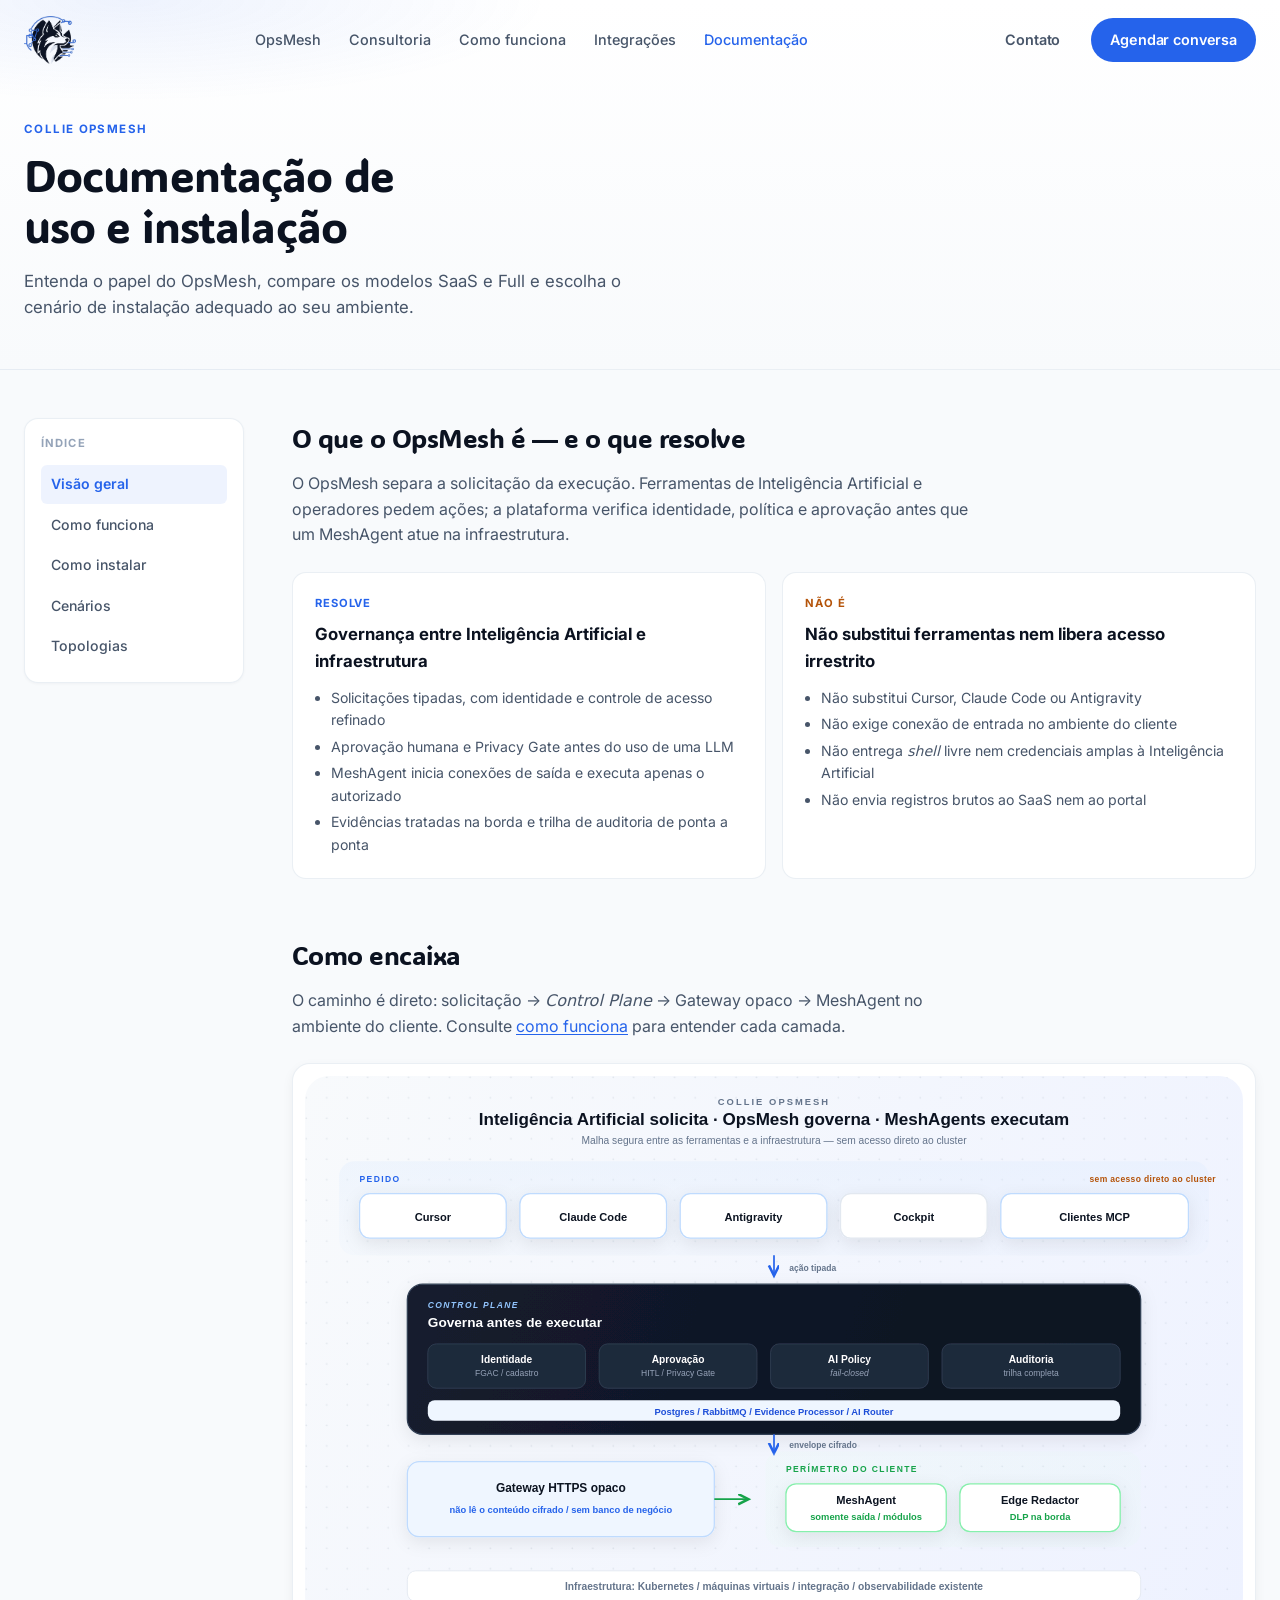
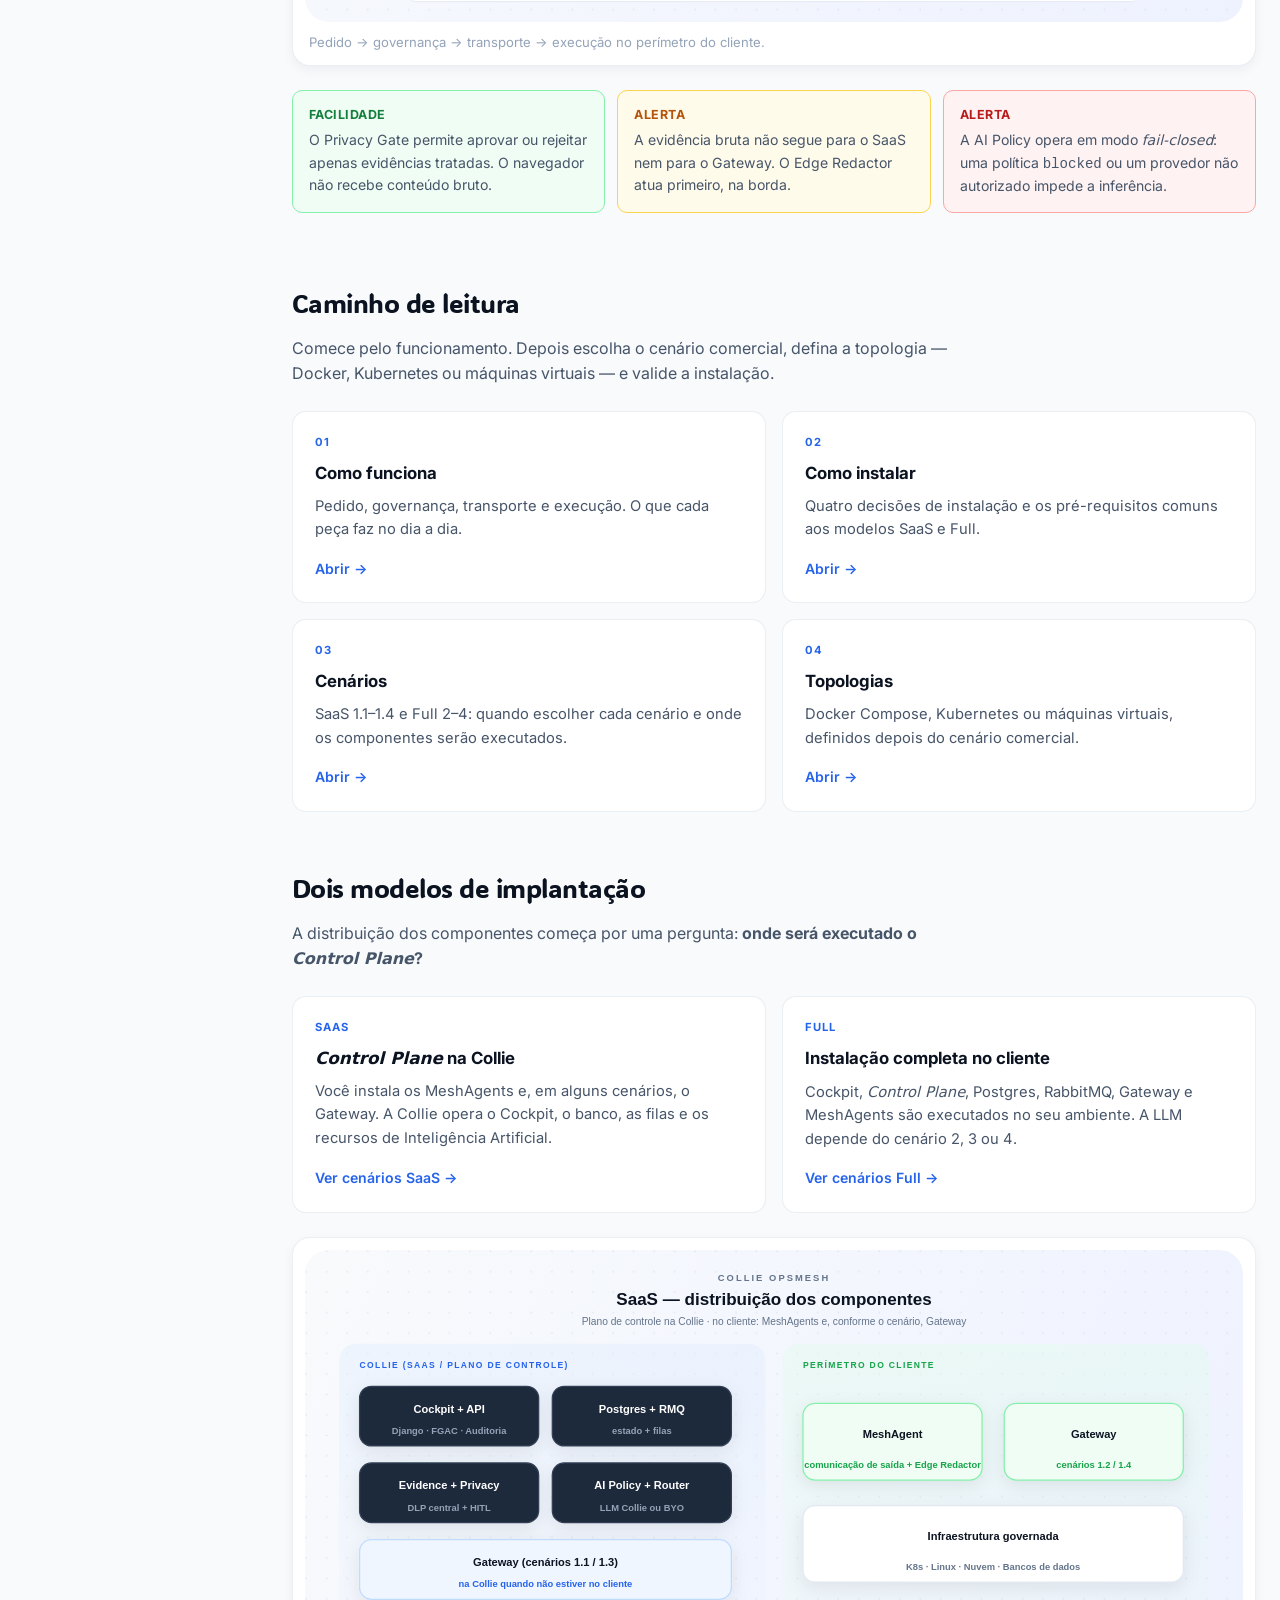
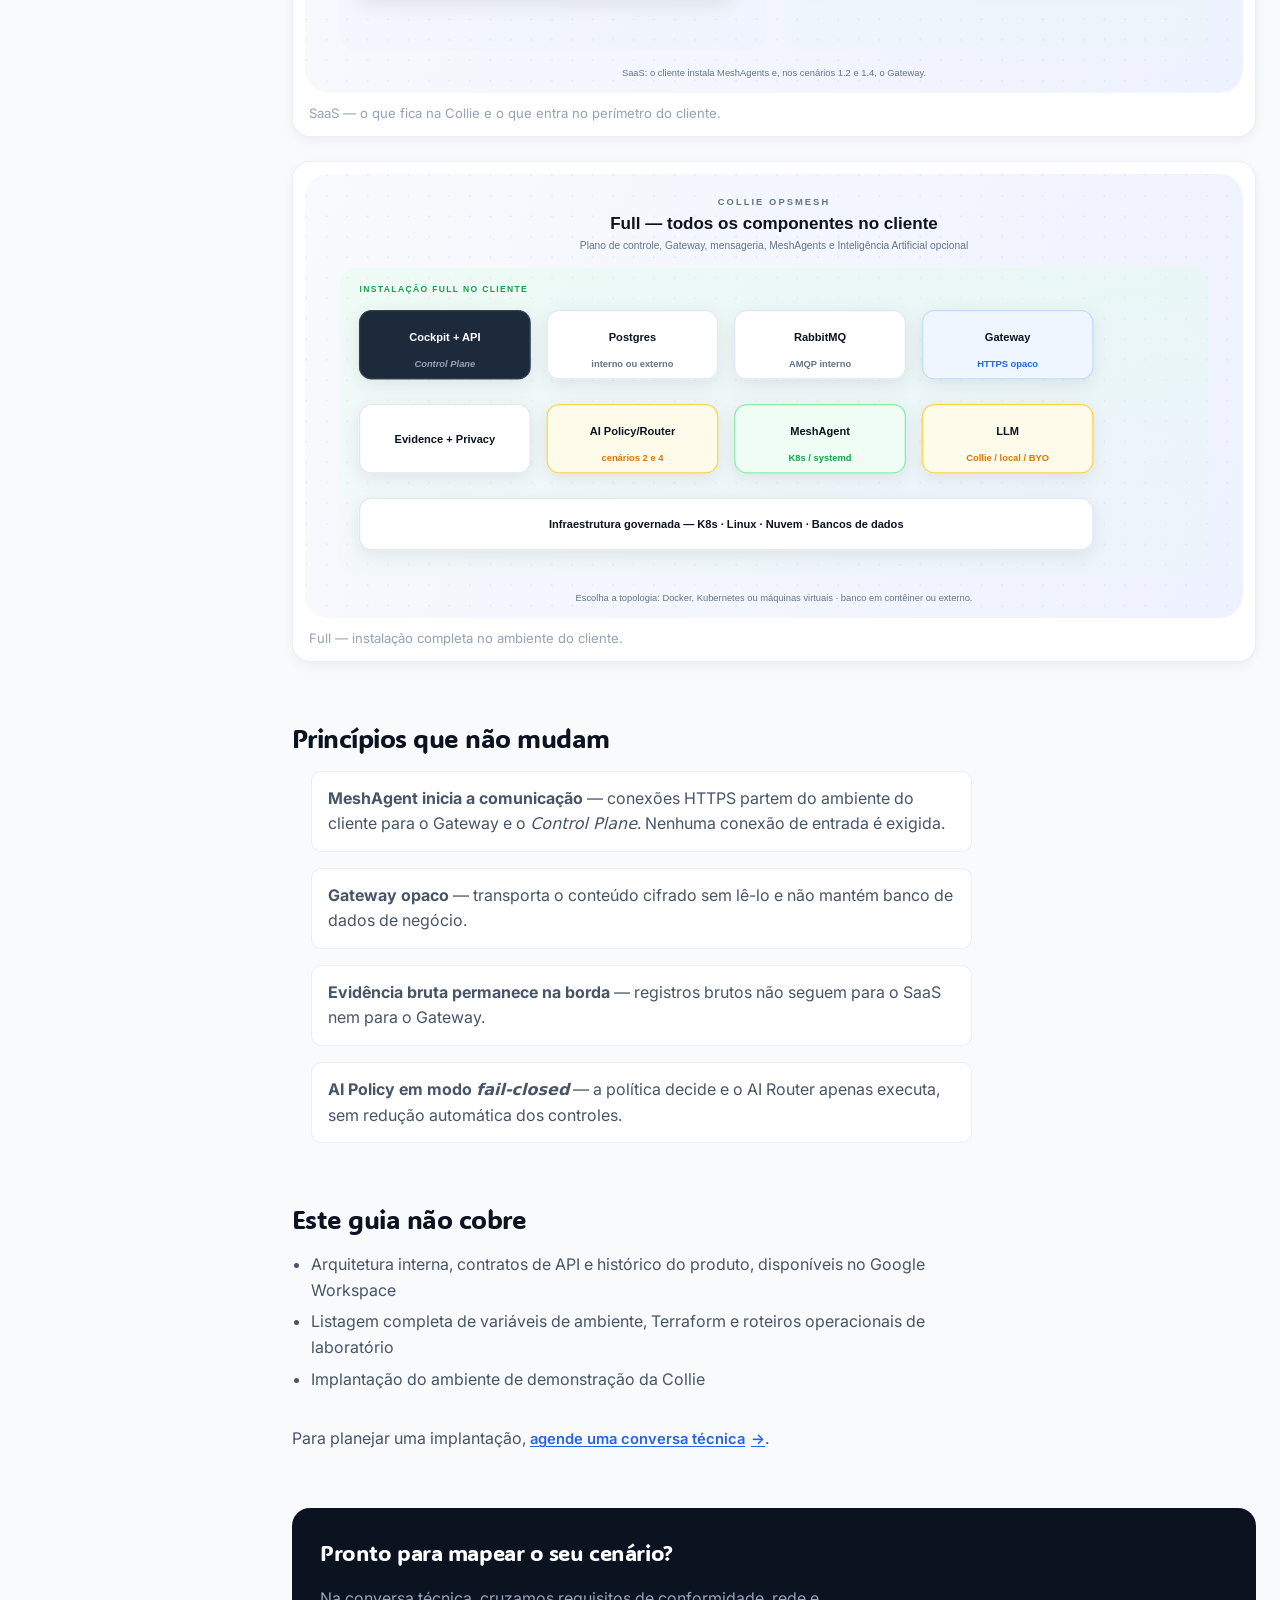
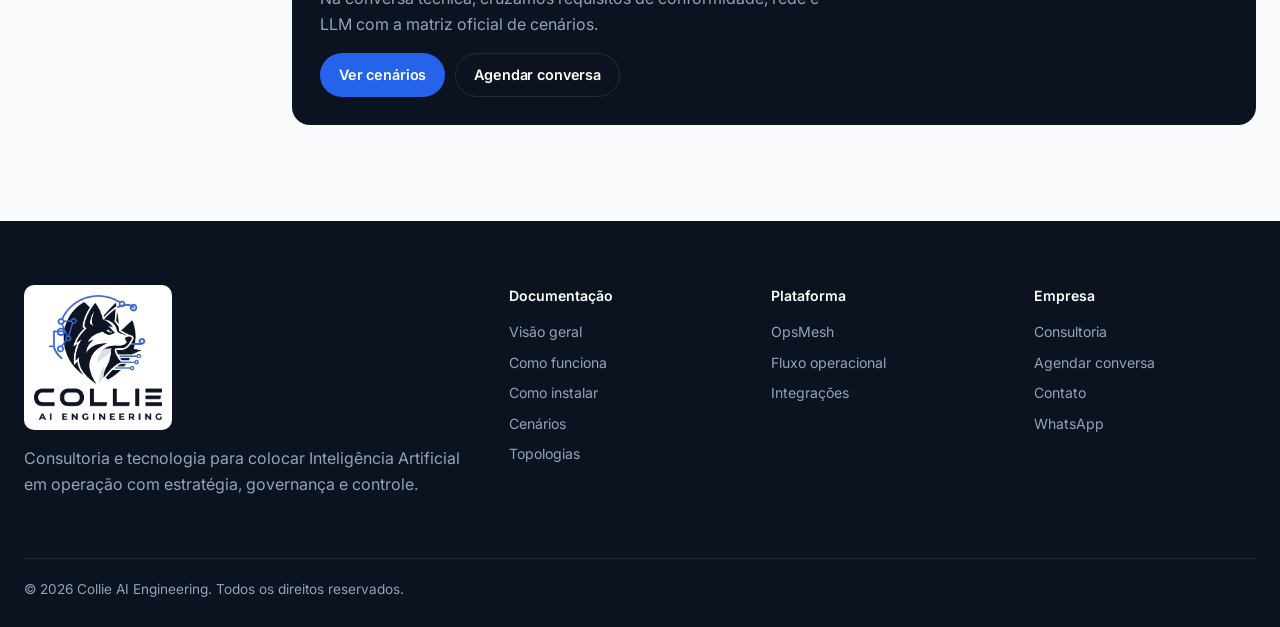
==== commit cc3bc25c: "Update site content and improve documentation clarity - Revised titles and descriptions across multi" ====
--- a/docs/index.html
+++ b/docs/index.html
@@ -4,7 +4,7 @@
   <meta charset="UTF-8" />
   <meta name="viewport" content="width=device-width, initial-scale=1.0" />
   <title>Documentação OpsMesh | Collie</title>
-  <meta name="description" content="O que o Collie OpsMesh resolve, como encaixa entre IA e infra, e como instalar: cenários SaaS e Full, topologias Docker, Kubernetes e VMs." />
+  <meta name="description" content="Entenda como o Collie OpsMesh governa ações apoiadas por Inteligência Artificial e conheça os cenários de instalação SaaS e Full." />
   <meta name="theme-color" content="#0B1220" />
   <link rel="canonical" href="https://www.collie.ia.br/docs/" />
   <meta property="og:title" content="Documentação OpsMesh — Collie" />
@@ -61,13 +61,14 @@
       </button>
       <nav class="nav-links" id="primary-navigation" aria-label="Navegação principal">
         <a href="/#opsmesh" class="nav-link">OpsMesh</a>
+        <a href="/#consulting" class="nav-link">Consultoria</a>
+        <a href="/#workflow" class="nav-link">Como funciona</a>
+        <a href="/#integrations" class="nav-link">Integrações</a>
         <a href="/docs/" class="nav-link" aria-current="page">Documentação</a>
-        <a href="/#platform" class="nav-link">Plataforma</a>
-        <a href="/#demo" class="nav-link">Contato</a>
       </nav>
       <div class="nav-actions" aria-label="Ações do cabeçalho">
         <a href="/#demo" class="btn btn-ghost">Contato</a>
-        <a href="/#demo" class="btn btn-primary">Agendar discovery</a>
+        <a href="/#demo" class="btn btn-primary">Agendar conversa</a>
       </div>
     </div>
   </header>
@@ -76,7 +77,7 @@
     <div class="container">
       <p class="eyebrow">Collie OpsMesh</p>
       <h1>Documentação de uso e instalação</h1>
-      <p class="lede">O que o OpsMesh resolve, como encaixa na sua stack e como instalar — SaaS ou Full, com ou sem LLM — sem misturar com arquitetura interna de desenvolvimento.</p>
+      <p class="lede">Entenda o papel do OpsMesh, compare os modelos SaaS e Full e escolha o cenário de instalação adequado ao seu ambiente.</p>
     </div>
   </header>
 
@@ -95,26 +96,26 @@
     <div class="docs-content">
       <section aria-labelledby="what-title">
         <h2 id="what-title">O que o OpsMesh é — e o que resolve</h2>
-        <p>Ferramentas de IA pedem ações na infra. O OpsMesh autentica, autoriza, aprova e audita. MeshAgents executam só o permitido — sem entregar o cluster à IA.</p>
+        <p>O OpsMesh separa a solicitação da execução. Ferramentas de Inteligência Artificial e operadores pedem ações; a plataforma verifica identidade, política e aprovação antes que um MeshAgent atue na infraestrutura.</p>
         <div class="docs-cards">
           <article class="docs-card">
             <span class="card-kicker">Resolve</span>
-            <h3>Governança entre IA e infra</h3>
+            <h3>Governança entre Inteligência Artificial e infraestrutura</h3>
             <ul>
-              <li>Pedido tipado (Cockpit ou clientes MCP) com identidade e FGAC</li>
-              <li>Aprovação humana (HITL) e Privacy Gate antes de caminho de LLM</li>
-              <li>Execução outbound-only via MeshAgent — pull, não inbound</li>
-              <li>Evidência sanitizada na borda; audit trail de ponta a ponta</li>
+              <li>Solicitações tipadas, com identidade e controle de acesso refinado</li>
+              <li>Aprovação humana e Privacy Gate antes do uso de uma LLM</li>
+              <li>MeshAgent inicia conexões de saída e executa apenas o autorizado</li>
+              <li>Evidências tratadas na borda e trilha de auditoria de ponta a ponta</li>
             </ul>
           </article>
           <article class="docs-card docs-card--warn">
             <span class="card-kicker">Não é</span>
-            <h3>Nem IDE, nem shell livre</h3>
+            <h3>Não substitui ferramentas nem libera acesso irrestrito</h3>
             <ul>
               <li>Não substitui Cursor, Claude Code ou Antigravity</li>
-              <li>Não abre acesso inbound ao cluster do cliente</li>
-              <li>Não entrega shell livre nem credencial ampla à IA</li>
-              <li>Não publica raw log no SaaS nem no portal</li>
+              <li>Não exige conexão de entrada no ambiente do cliente</li>
+              <li>Não entrega <em>shell</em> livre nem credenciais amplas à Inteligência Artificial</li>
+              <li>Não envia registros brutos ao SaaS nem ao portal</li>
             </ul>
           </article>
         </div>
@@ -122,30 +123,30 @@
 
       <section aria-labelledby="arch-title">
         <h2 id="arch-title">Como encaixa</h2>
-        <p>Fluxo resumido: pedido → Control Plane → Gateway opaco → MeshAgent no perímetro. Detalhe por camada em <a href="/docs/como-funciona.html">como funciona</a>.</p>
+        <p>O caminho é direto: solicitação → <em>Control Plane</em> → Gateway opaco → MeshAgent no ambiente do cliente. Consulte <a href="/docs/como-funciona.html">como funciona</a> para entender cada camada.</p>
         <figure class="docs-figure">
-          <img src="/img/docs/opsmesh-architecture.svg" width="1100" height="640" loading="eager" alt="Arquitetura Collie OpsMesh: clientes de IA e Cockpit pedem ações tipadas; Control Plane governa identidade, aprovação, AI Policy e auditoria; Gateway HTTPS opaco entrega envelope cifrado; MeshAgent outbound-only executa com Edge Redactor na borda." />
+          <img src="/img/docs/opsmesh-architecture.svg" width="1100" height="640" loading="eager" alt="Arquitetura do Collie OpsMesh: o Cockpit e ferramentas de Inteligência Artificial solicitam ações; o plano de controle aplica identidade, aprovação, AI Policy e auditoria; o Gateway transporta o envelope cifrado; o MeshAgent executa no ambiente do cliente e o Edge Redactor trata a evidência na borda." />
           <figcaption>Pedido → governança → transporte → execução no perímetro do cliente.</figcaption>
         </figure>
         <div class="docs-callouts-row" aria-label="Alertas e facilidades">
           <p class="docs-mini-callout docs-mini-callout--ok">
             <strong>Facilidade</strong>
-            Privacy Gate: approve/reject só sobre evidência sanitizada — sem raw no browser.
+            O Privacy Gate permite aprovar ou rejeitar apenas evidências tratadas. O navegador não recebe conteúdo bruto.
           </p>
           <p class="docs-mini-callout docs-mini-callout--warn">
             <strong>Alerta</strong>
-            Evidence raw não sobe ao SaaS nem ao Gateway. Edge Redactor na borda primeiro.
+            A evidência bruta não segue para o SaaS nem para o Gateway. O Edge Redactor atua primeiro, na borda.
           </p>
           <p class="docs-mini-callout docs-mini-callout--alert">
             <strong>Alerta</strong>
-            AI fail-closed: Policy <code>blocked</code> ou Provider fora = sem inferência e sem downgrade.
+            A AI Policy opera em modo <em>fail-closed</em>: uma política <code>blocked</code> ou um provedor não autorizado impede a inferência.
           </p>
         </div>
       </section>
 
       <section aria-labelledby="path-title">
         <h2 id="path-title">Caminho de leitura</h2>
-        <p>Comece pelo funcionamento. Depois escolha o cenário comercial. Só então empacote (Docker, Kubernetes ou VMs) e valide.</p>
+        <p>Comece pelo funcionamento. Depois escolha o cenário comercial, defina a topologia — Docker, Kubernetes ou máquinas virtuais — e valide a instalação.</p>
         <div class="docs-cards">
           <a class="docs-card" href="/docs/como-funciona.html">
             <span class="card-kicker">01</span>
@@ -156,19 +157,19 @@
           <a class="docs-card" href="/docs/instalar.html">
             <span class="card-kicker">02</span>
             <h3>Como instalar</h3>
-            <p>Fluxo em quatro passos e pré-requisitos comuns a SaaS e Full.</p>
+            <p>Quatro decisões de instalação e os pré-requisitos comuns aos modelos SaaS e Full.</p>
             <span class="card-cta">Abrir →</span>
           </a>
           <a class="docs-card" href="/docs/cenarios.html">
             <span class="card-kicker">03</span>
             <h3>Cenários</h3>
-            <p>SaaS 1.1–1.4 e Full 2–4. Quando escolher cada um e o que fica no seu perímetro.</p>
+            <p>SaaS 1.1–1.4 e Full 2–4: quando escolher cada cenário e onde os componentes serão executados.</p>
             <span class="card-cta">Abrir →</span>
           </a>
           <a class="docs-card" href="/docs/topologias.html">
             <span class="card-kicker">04</span>
             <h3>Topologias</h3>
-            <p>Docker Compose, Kubernetes ou VMs — ortogonal ao cenário comercial.</p>
+            <p>Docker Compose, Kubernetes ou máquinas virtuais, definidos depois do cenário comercial.</p>
             <span class="card-cta">Abrir →</span>
           </a>
         </div>
@@ -176,57 +177,57 @@
 
       <section aria-labelledby="models-title">
         <h2 id="models-title">Dois modelos de implantação</h2>
-        <p>A pergunta que define o footprint: <strong>onde roda o Control Plane?</strong></p>
+        <p>A distribuição dos componentes começa por uma pergunta: <strong>onde será executado o <em>Control Plane</em>?</strong></p>
         <div class="docs-cards">
           <a class="docs-card" href="/docs/cenarios.html#saas-title">
             <span class="card-kicker">SaaS</span>
-            <h3>Control Plane na Collie</h3>
-            <p>Você instala MeshAgents (e, em alguns cenários, o Gateway). Cockpit, banco, filas e AI ficam na Collie.</p>
+            <h3><em>Control Plane</em> na Collie</h3>
+            <p>Você instala os MeshAgents e, em alguns cenários, o Gateway. A Collie opera o Cockpit, o banco, as filas e os recursos de Inteligência Artificial.</p>
             <span class="card-cta">Ver cenários SaaS →</span>
           </a>
           <a class="docs-card" href="/docs/cenarios.html#full-title">
             <span class="card-kicker">Full</span>
-            <h3>Stack no cliente</h3>
-            <p>Cockpit, Control Plane, Postgres, RabbitMQ, Gateway e agents no seu ambiente. LLM conforme o cenário 2, 3 ou 4.</p>
+            <h3>Instalação completa no cliente</h3>
+            <p>Cockpit, <em>Control Plane</em>, Postgres, RabbitMQ, Gateway e MeshAgents são executados no seu ambiente. A LLM depende do cenário 2, 3 ou 4.</p>
             <span class="card-cta">Ver cenários Full →</span>
           </a>
         </div>
         <figure class="docs-figure">
-          <img src="/img/docs/saas-overview.svg" width="1100" height="520" loading="lazy" alt="Footprint SaaS: Control Plane na Collie; no cliente, MeshAgents e, conforme o cenário, Gateway." />
+          <img src="/img/docs/saas-overview.svg" width="1100" height="520" loading="lazy" alt="Distribuição SaaS: plano de controle na Collie; no cliente, MeshAgents e, conforme o cenário, Gateway." />
           <figcaption>SaaS — o que fica na Collie e o que entra no perímetro do cliente.</figcaption>
         </figure>
         <figure class="docs-figure">
-          <img src="/img/docs/full-overview.svg" width="1100" height="520" loading="lazy" alt="Footprint Full: stack OpsMesh completa no ambiente do cliente." />
-          <figcaption>Full — stack completa no ambiente do cliente.</figcaption>
+          <img src="/img/docs/full-overview.svg" width="1100" height="520" loading="lazy" alt="Distribuição Full: todos os componentes do OpsMesh no ambiente do cliente." />
+          <figcaption>Full — instalação completa no ambiente do cliente.</figcaption>
         </figure>
       </section>
 
       <section aria-labelledby="principles-title">
         <h2 id="principles-title">Princípios que não mudam</h2>
         <ul class="docs-principles">
-          <li><strong>MeshAgent outbound-only</strong> — HTTPS sainte para Gateway e lifecycle no Control Plane. Zero inbound no agent.</li>
-          <li><strong>Gateway opaco</strong> — não lê ciphertext; sem Postgres de negócio.</li>
-          <li><strong>Evidence raw não sobe</strong> — raw log não vai para o SaaS nem para o Gateway.</li>
-          <li><strong>AI fail-closed</strong> — Policy decide; Router só executa; sem downgrade implícito.</li>
+          <li><strong>MeshAgent inicia a comunicação</strong> — conexões HTTPS partem do ambiente do cliente para o Gateway e o <em>Control Plane</em>. Nenhuma conexão de entrada é exigida.</li>
+          <li><strong>Gateway opaco</strong> — transporta o conteúdo cifrado sem lê-lo e não mantém banco de dados de negócio.</li>
+          <li><strong>Evidência bruta permanece na borda</strong> — registros brutos não seguem para o SaaS nem para o Gateway.</li>
+          <li><strong>AI Policy em modo <em>fail-closed</em></strong> — a política decide e o AI Router apenas executa, sem redução automática dos controles.</li>
         </ul>
       </section>
 
       <section aria-labelledby="out-of-scope-title">
         <h2 id="out-of-scope-title">Este guia não cobre</h2>
         <ul>
-          <li>Arquitetura interna, API contracts e MVP histórico (Google Workspace / onboarding)</li>
-          <li>Dump de variáveis de ambiente, Terraform e runbooks de lab/demo</li>
-          <li>Deploy de ambiente demo Collie</li>
+          <li>Arquitetura interna, contratos de API e histórico do produto, disponíveis no Google Workspace</li>
+          <li>Listagem completa de variáveis de ambiente, Terraform e roteiros operacionais de laboratório</li>
+          <li>Implantação do ambiente de demonstração da Collie</li>
         </ul>
-        <p>Para implantar de verdade, <a class="text-link" href="/#demo">agende o discovery técnico</a>.</p>
+        <p>Para planejar uma implantação, <a class="text-link" href="/#demo">agende uma conversa técnica</a>.</p>
       </section>
 
       <div class="docs-cta-strip">
         <h2>Pronto para mapear o seu cenário?</h2>
-        <p>No discovery técnico cruzamos compliance, rede e LLM com a matriz oficial de cenários.</p>
+        <p>Na conversa técnica, cruzamos requisitos de conformidade, rede e LLM com a matriz oficial de cenários.</p>
         <div class="cta-row">
           <a href="/docs/cenarios.html" class="btn btn-primary">Ver cenários</a>
-          <a href="/#demo" class="btn btn-outline">Agendar discovery</a>
+          <a href="/#demo" class="btn btn-outline">Agendar conversa</a>
         </div>
       </div>
     </div>
@@ -236,7 +237,7 @@
     <div class="container footer-grid">
       <div class="footer-brand">
         <img src="/img/collie-lockup.png" width="150" height="148" loading="lazy" alt="Collie AI Engineering" />
-        <p>OpsMesh decide o que a IA e o time podem executar na infra — com identidade, política e auditoria.</p>
+        <p>Consultoria e tecnologia para colocar Inteligência Artificial em operação com estratégia, governança e controle.</p>
       </div>
       <nav aria-label="Links da documentação no rodapé">
         <h3>Documentação</h3>
@@ -254,7 +255,8 @@
       </nav>
       <nav aria-label="Links da empresa no rodapé">
         <h3>Empresa</h3>
-        <a href="/#demo">Discovery técnico</a>
+        <a href="/#consulting">Consultoria</a>
+        <a href="/#demo">Agendar conversa</a>
         <a href="mailto:contato@collie.ia.br">Contato</a>
         <a href="https://wa.me/5561982505951" target="_blank" rel="noopener">WhatsApp</a>
       </nav>
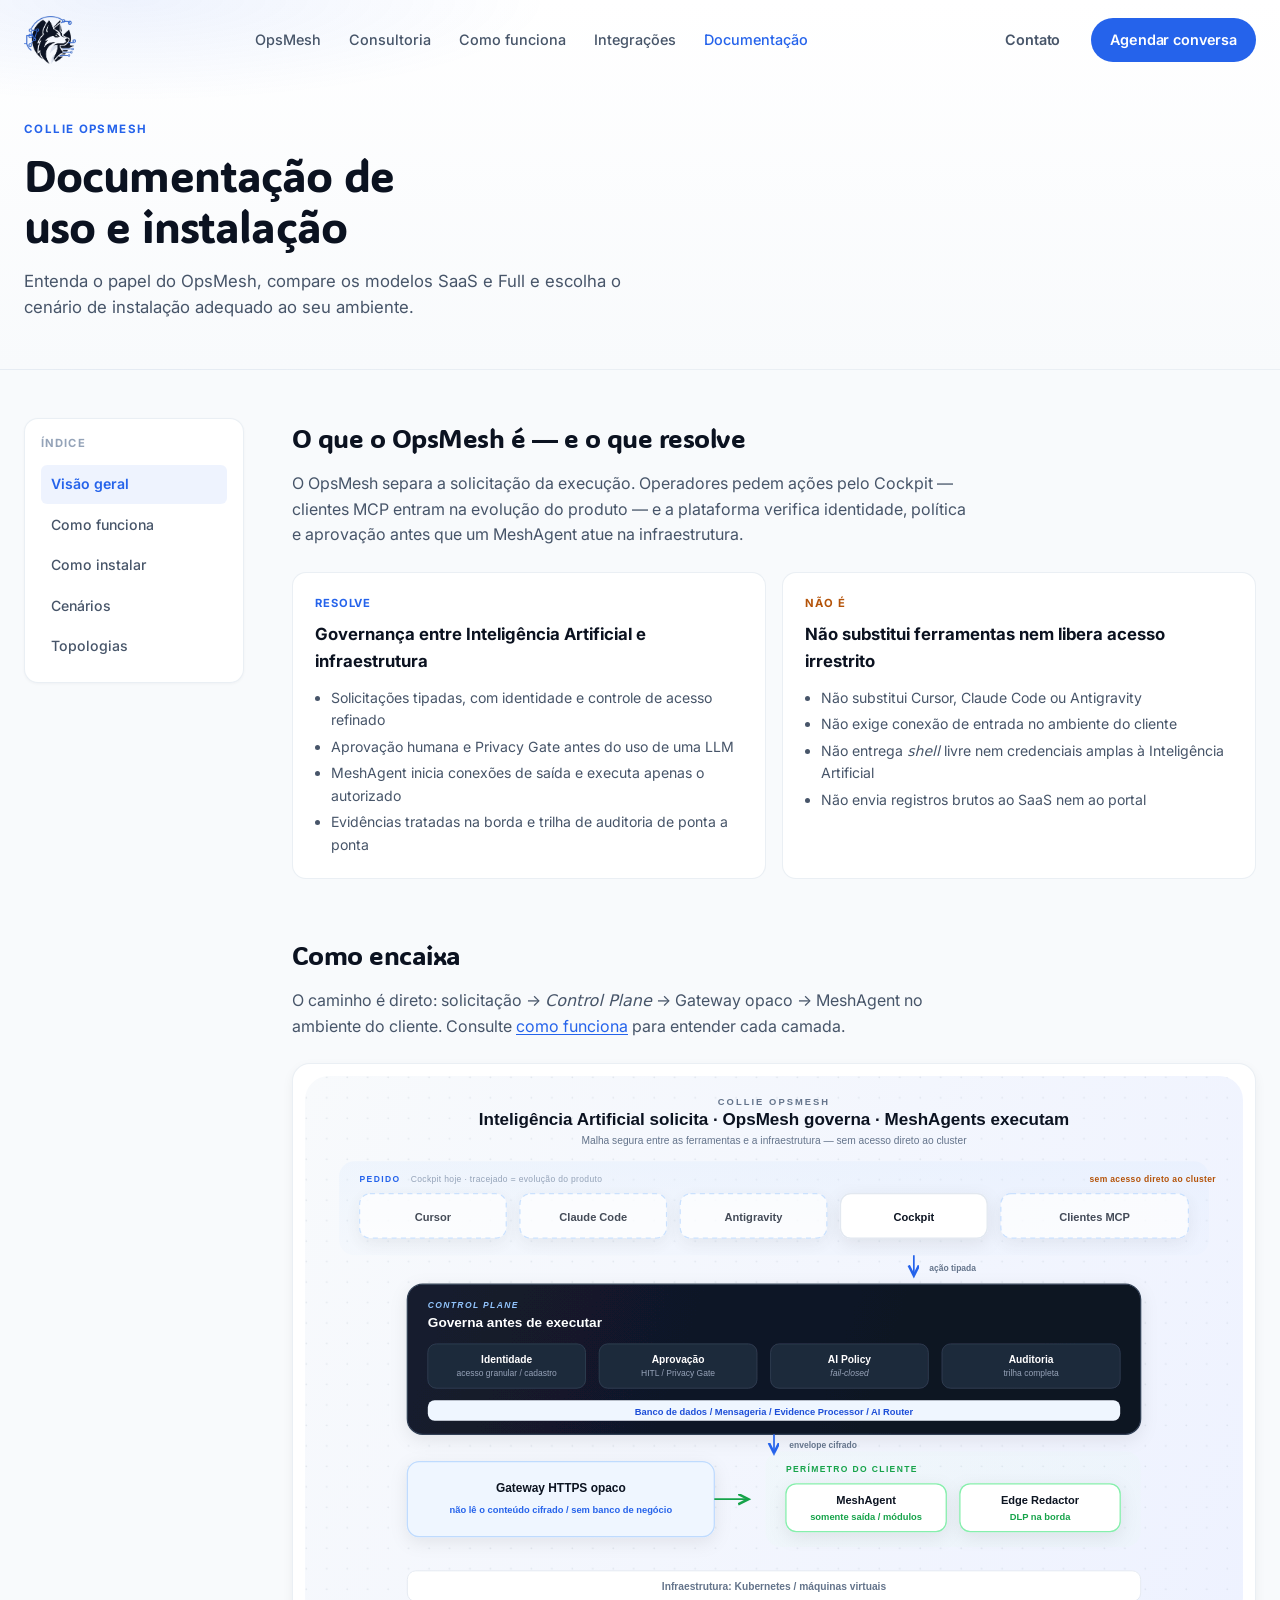
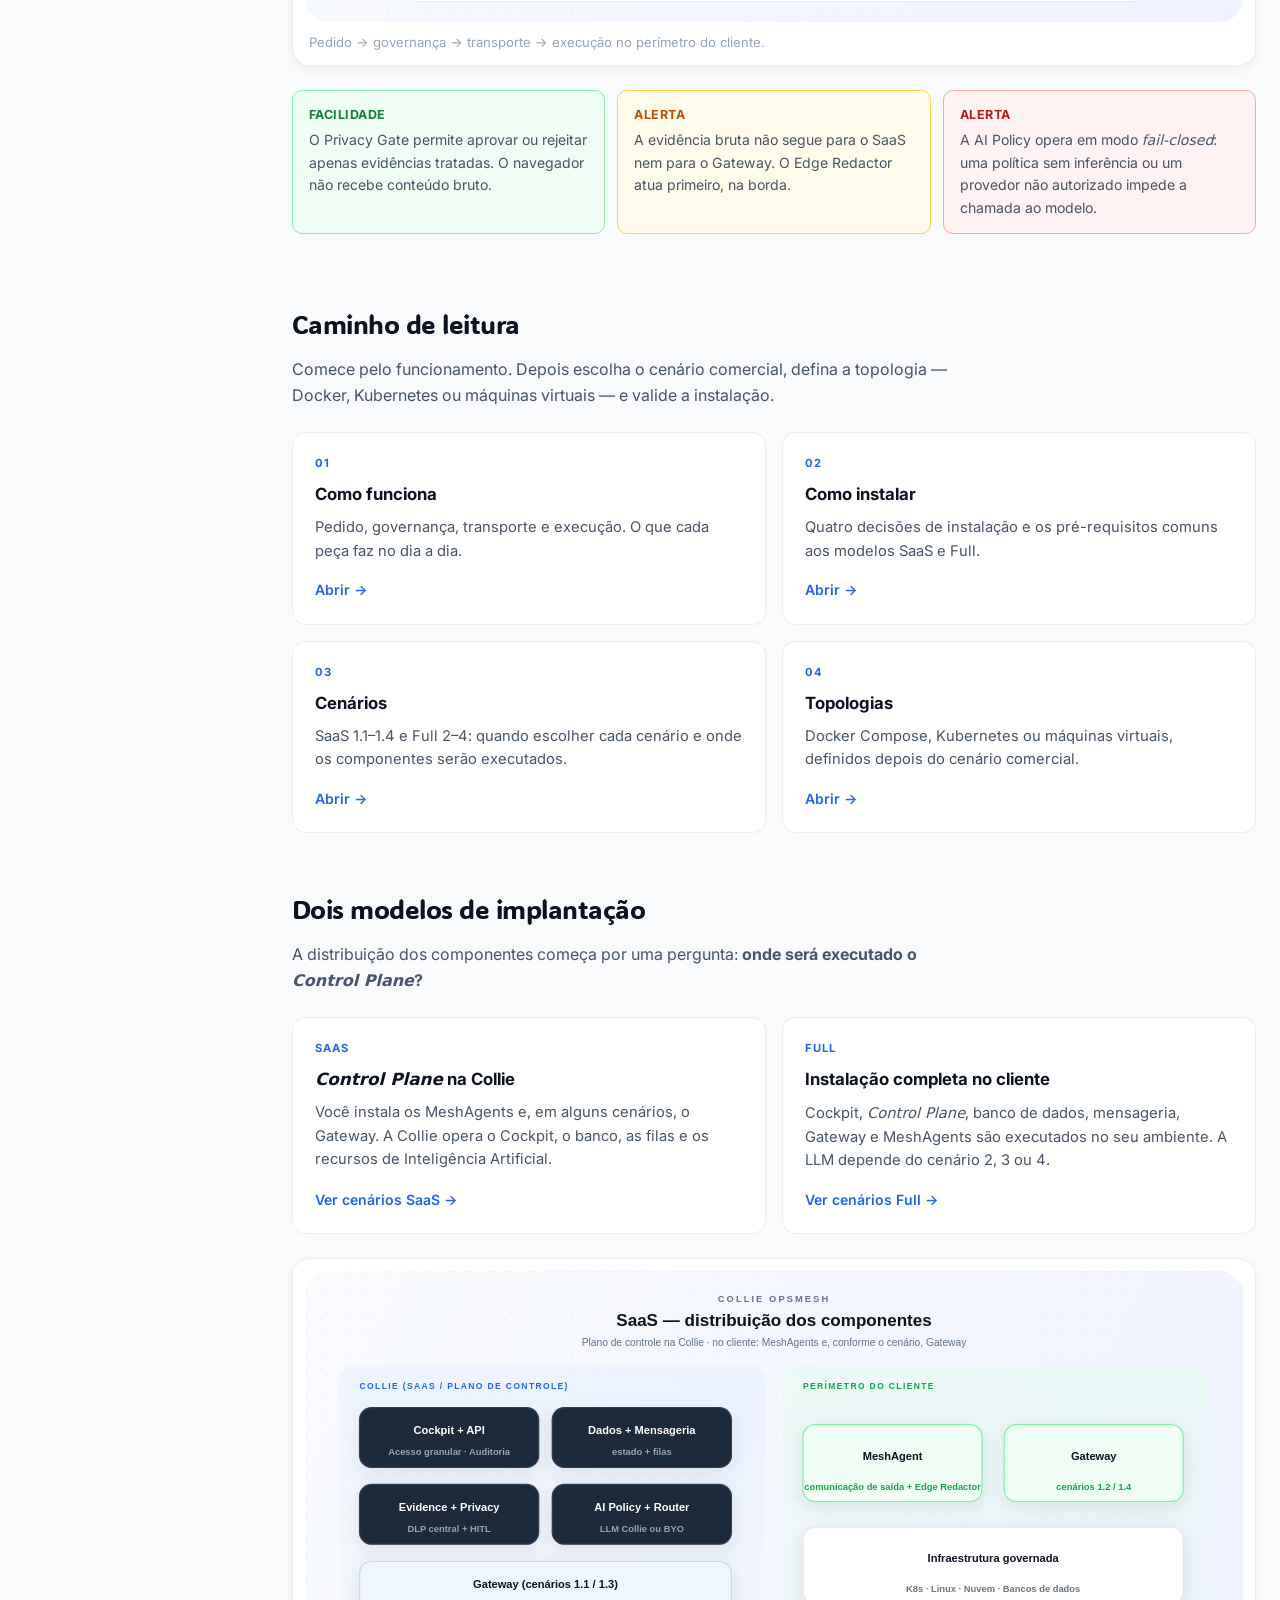
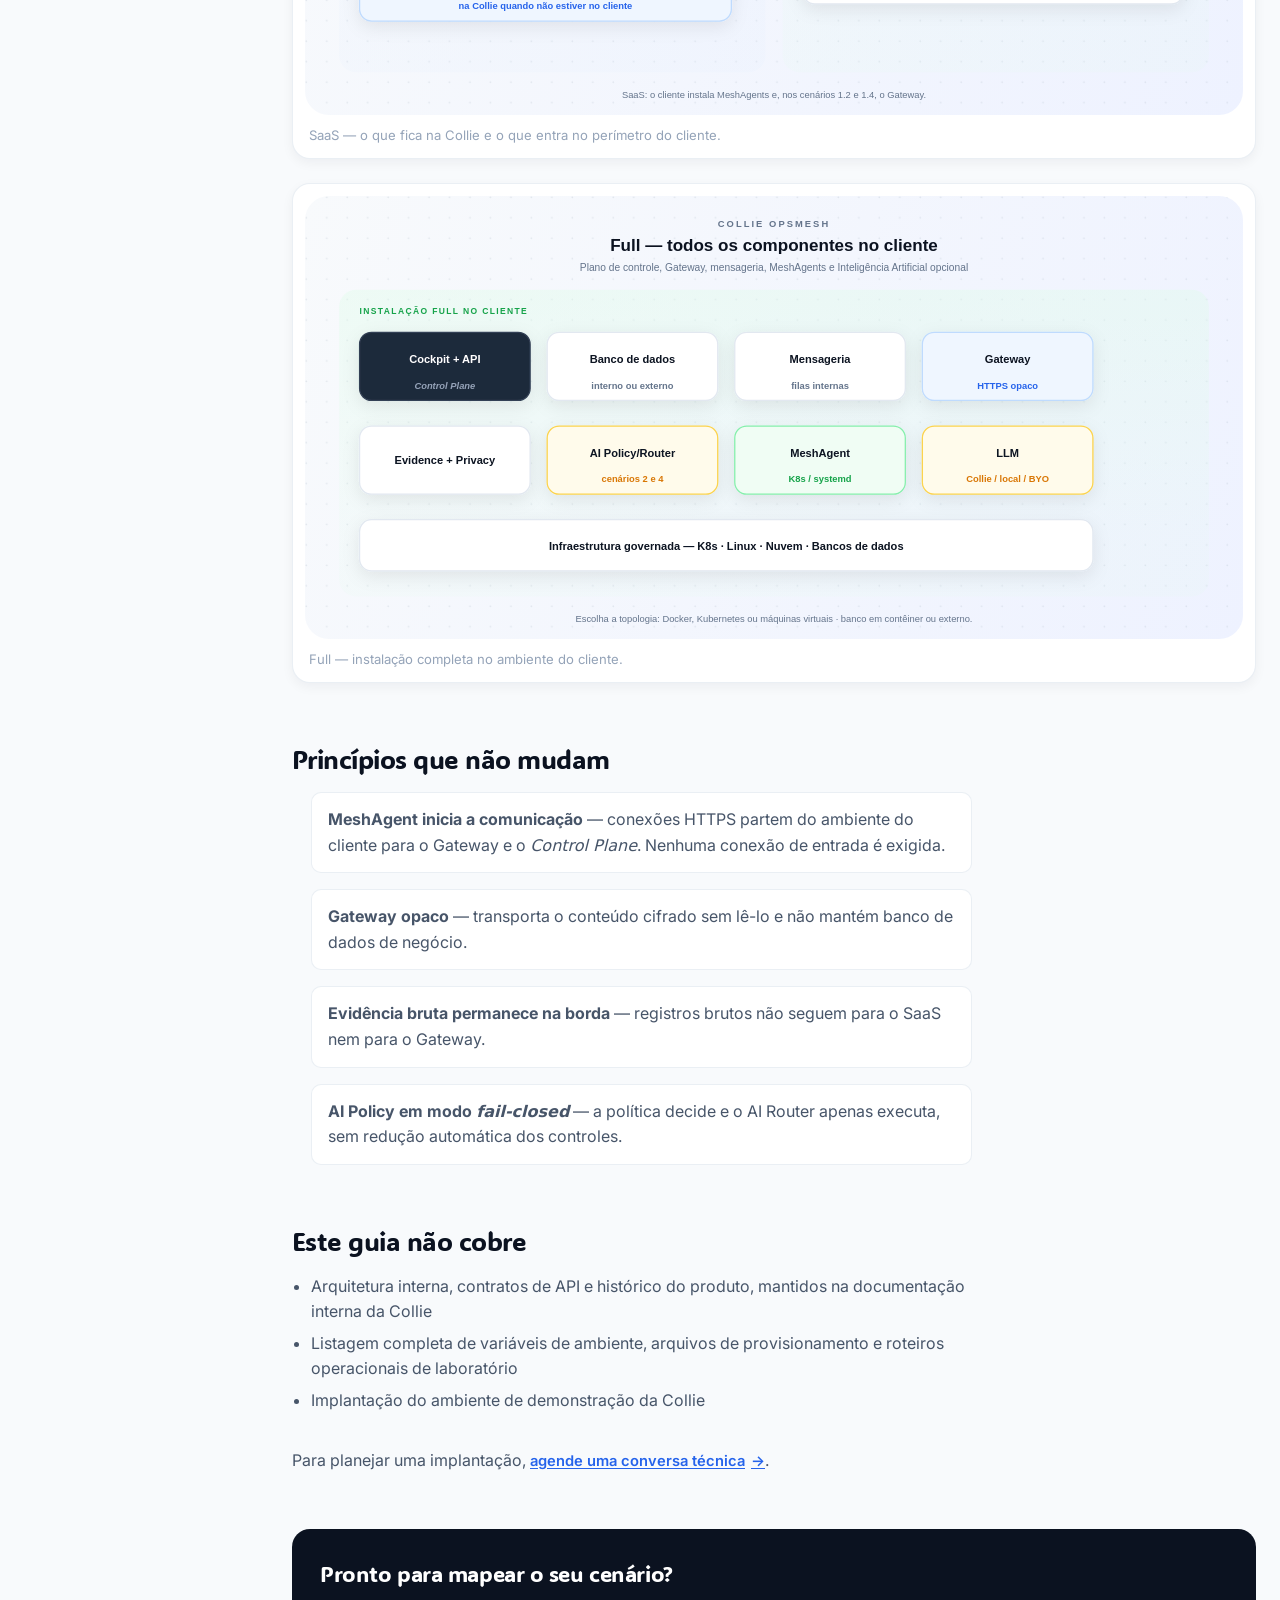
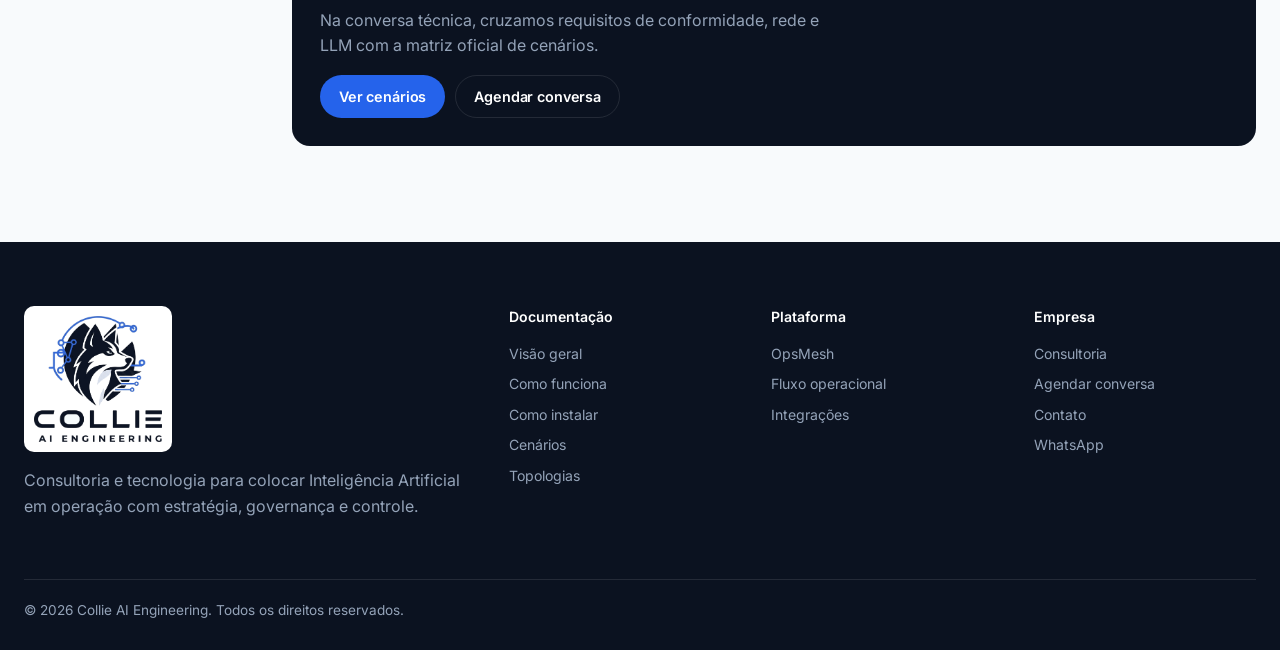
==== commit cbd8d957: "docs: alinhar site ao produto e sanitizar a superfície pública Duas frentes.  ## Claims desalinhados" ====
--- a/docs/index.html
+++ b/docs/index.html
@@ -96,7 +96,7 @@
     <div class="docs-content">
       <section aria-labelledby="what-title">
         <h2 id="what-title">O que o OpsMesh é — e o que resolve</h2>
-        <p>O OpsMesh separa a solicitação da execução. Ferramentas de Inteligência Artificial e operadores pedem ações; a plataforma verifica identidade, política e aprovação antes que um MeshAgent atue na infraestrutura.</p>
+        <p>O OpsMesh separa a solicitação da execução. Operadores pedem ações pelo Cockpit — clientes MCP entram na evolução do produto — e a plataforma verifica identidade, política e aprovação antes que um MeshAgent atue na infraestrutura.</p>
         <div class="docs-cards">
           <article class="docs-card">
             <span class="card-kicker">Resolve</span>
@@ -125,7 +125,7 @@
         <h2 id="arch-title">Como encaixa</h2>
         <p>O caminho é direto: solicitação → <em>Control Plane</em> → Gateway opaco → MeshAgent no ambiente do cliente. Consulte <a href="/docs/como-funciona.html">como funciona</a> para entender cada camada.</p>
         <figure class="docs-figure">
-          <img src="/img/docs/opsmesh-architecture.svg" width="1100" height="640" loading="eager" alt="Arquitetura do Collie OpsMesh: o Cockpit e ferramentas de Inteligência Artificial solicitam ações; o plano de controle aplica identidade, aprovação, AI Policy e auditoria; o Gateway transporta o envelope cifrado; o MeshAgent executa no ambiente do cliente e o Edge Redactor trata a evidência na borda." />
+          <img src="/img/docs/opsmesh-architecture.svg" width="1100" height="640" loading="eager" alt="Arquitetura do Collie OpsMesh: o Cockpit solicita ações hoje e os clientes MCP entram na evolução do produto; o plano de controle aplica identidade, aprovação, AI Policy e auditoria; o Gateway transporta o envelope cifrado; o MeshAgent executa no ambiente do cliente e o Edge Redactor trata a evidência na borda." />
           <figcaption>Pedido → governança → transporte → execução no perímetro do cliente.</figcaption>
         </figure>
         <div class="docs-callouts-row" aria-label="Alertas e facilidades">
@@ -139,7 +139,7 @@
           </p>
           <p class="docs-mini-callout docs-mini-callout--alert">
             <strong>Alerta</strong>
-            A AI Policy opera em modo <em>fail-closed</em>: uma política <code>blocked</code> ou um provedor não autorizado impede a inferência.
+            A AI Policy opera em modo <em>fail-closed</em>: uma política sem inferência ou um provedor não autorizado impede a chamada ao modelo.
           </p>
         </div>
       </section>
@@ -188,7 +188,7 @@
           <a class="docs-card" href="/docs/cenarios.html#full-title">
             <span class="card-kicker">Full</span>
             <h3>Instalação completa no cliente</h3>
-            <p>Cockpit, <em>Control Plane</em>, Postgres, RabbitMQ, Gateway e MeshAgents são executados no seu ambiente. A LLM depende do cenário 2, 3 ou 4.</p>
+            <p>Cockpit, <em>Control Plane</em>, banco de dados, mensageria, Gateway e MeshAgents são executados no seu ambiente. A LLM depende do cenário 2, 3 ou 4.</p>
             <span class="card-cta">Ver cenários Full →</span>
           </a>
         </div>
@@ -215,8 +215,8 @@
       <section aria-labelledby="out-of-scope-title">
         <h2 id="out-of-scope-title">Este guia não cobre</h2>
         <ul>
-          <li>Arquitetura interna, contratos de API e histórico do produto, disponíveis no Google Workspace</li>
-          <li>Listagem completa de variáveis de ambiente, Terraform e roteiros operacionais de laboratório</li>
+          <li>Arquitetura interna, contratos de API e histórico do produto, mantidos na documentação interna da Collie</li>
+          <li>Listagem completa de variáveis de ambiente, arquivos de provisionamento e roteiros operacionais de laboratório</li>
           <li>Implantação do ambiente de demonstração da Collie</li>
         </ul>
         <p>Para planejar uma implantação, <a class="text-link" href="/#demo">agende uma conversa técnica</a>.</p>
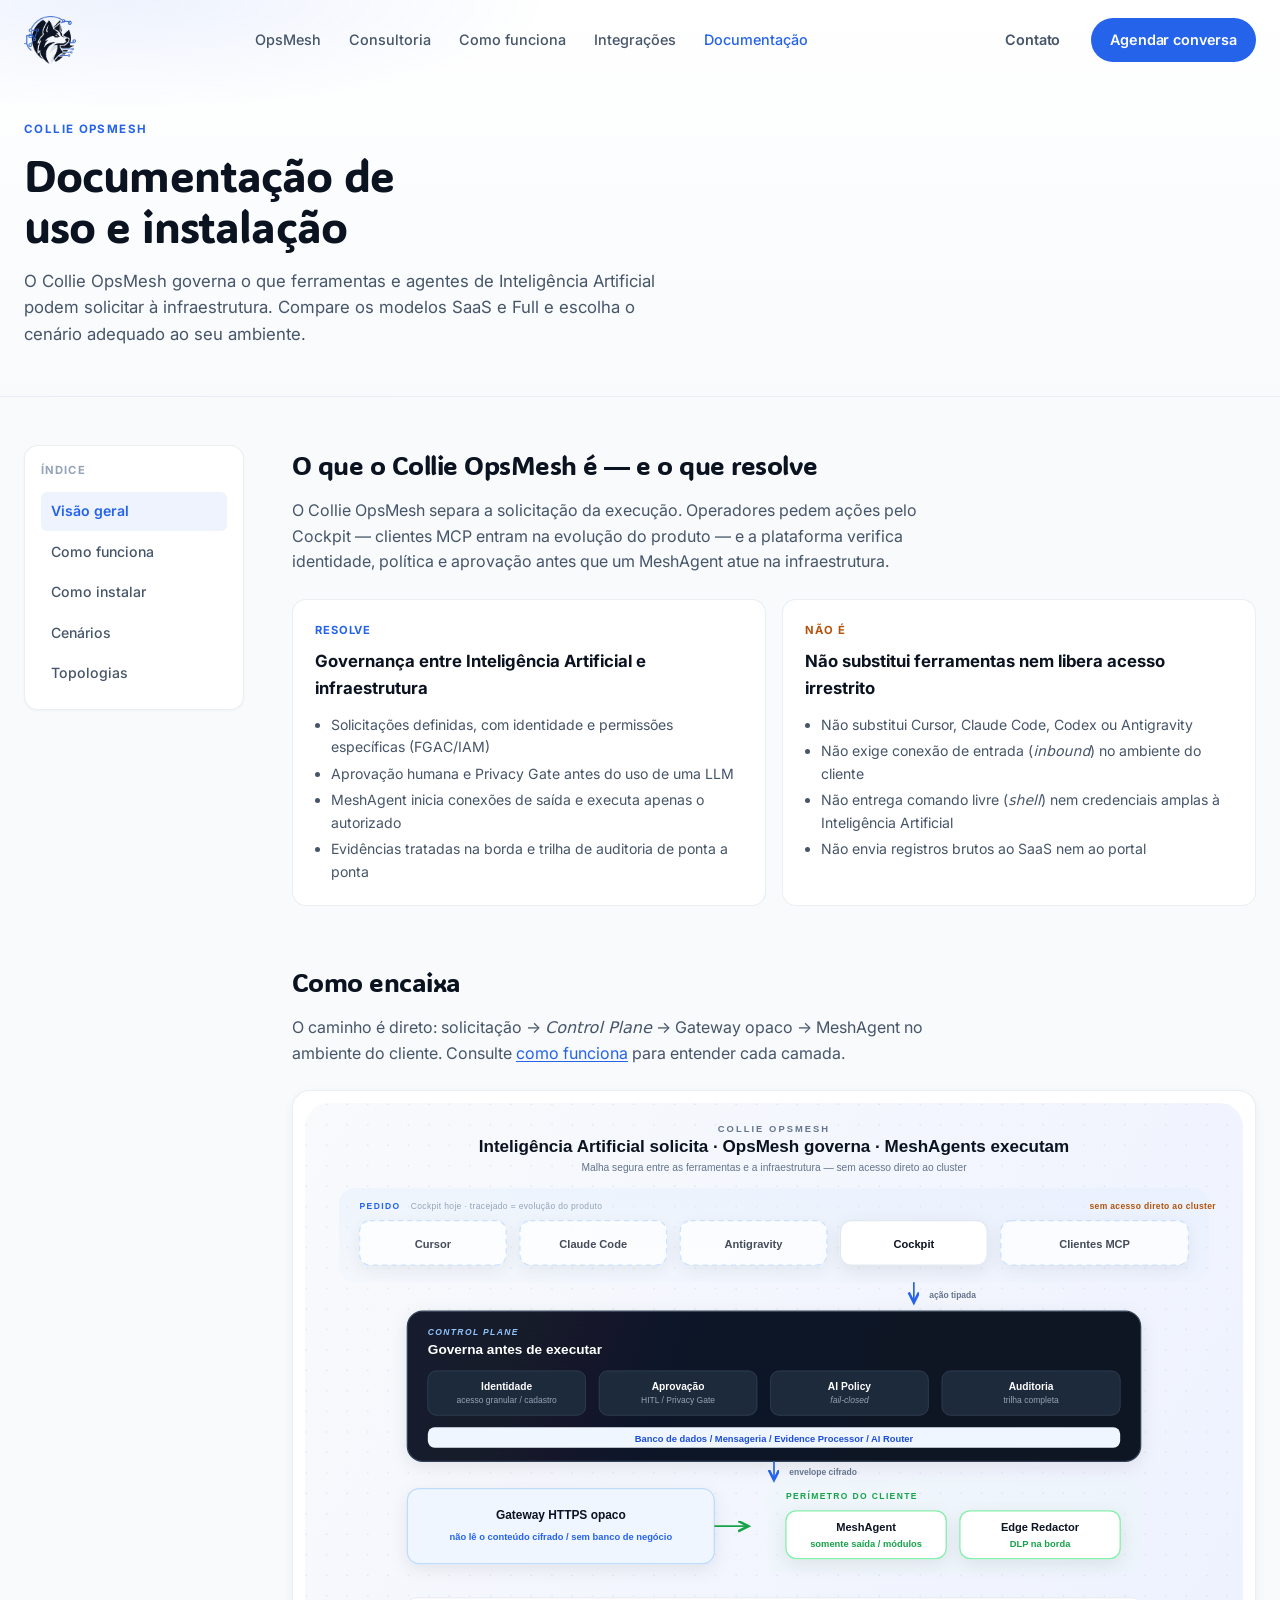
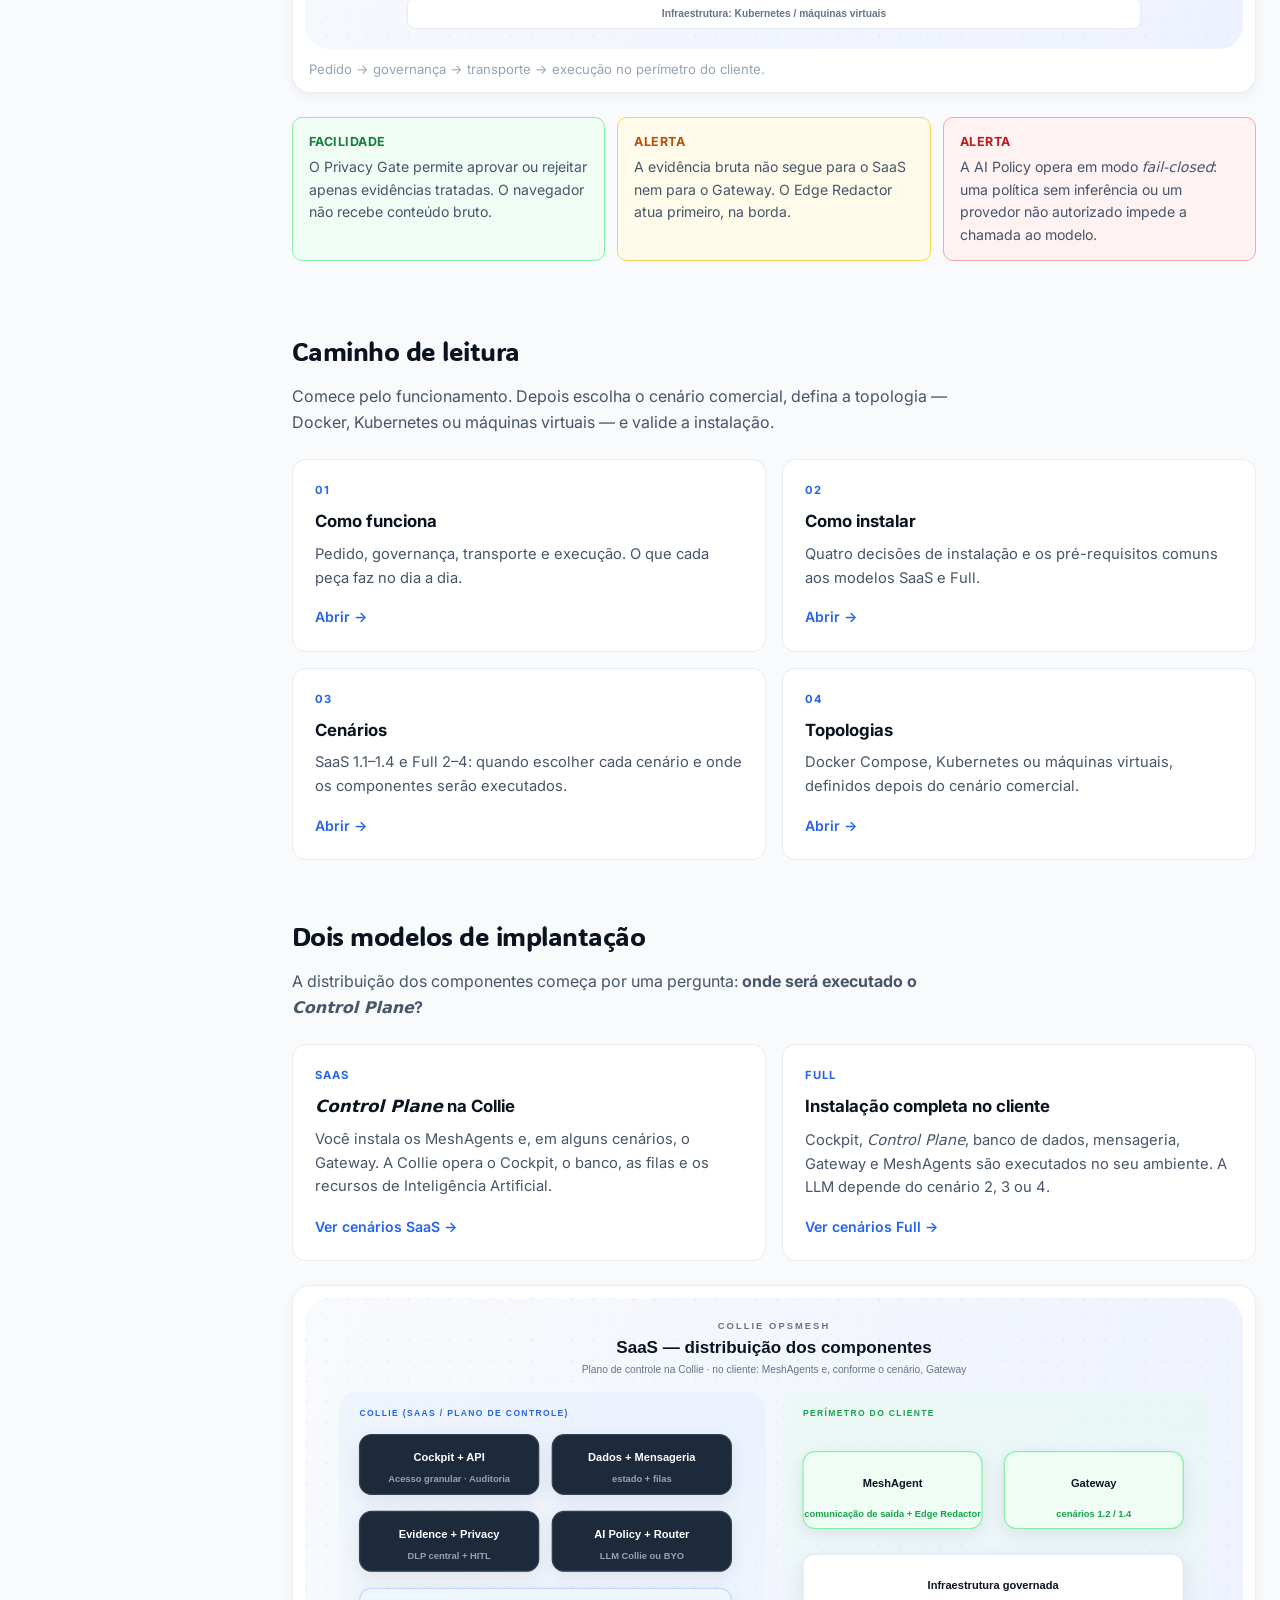
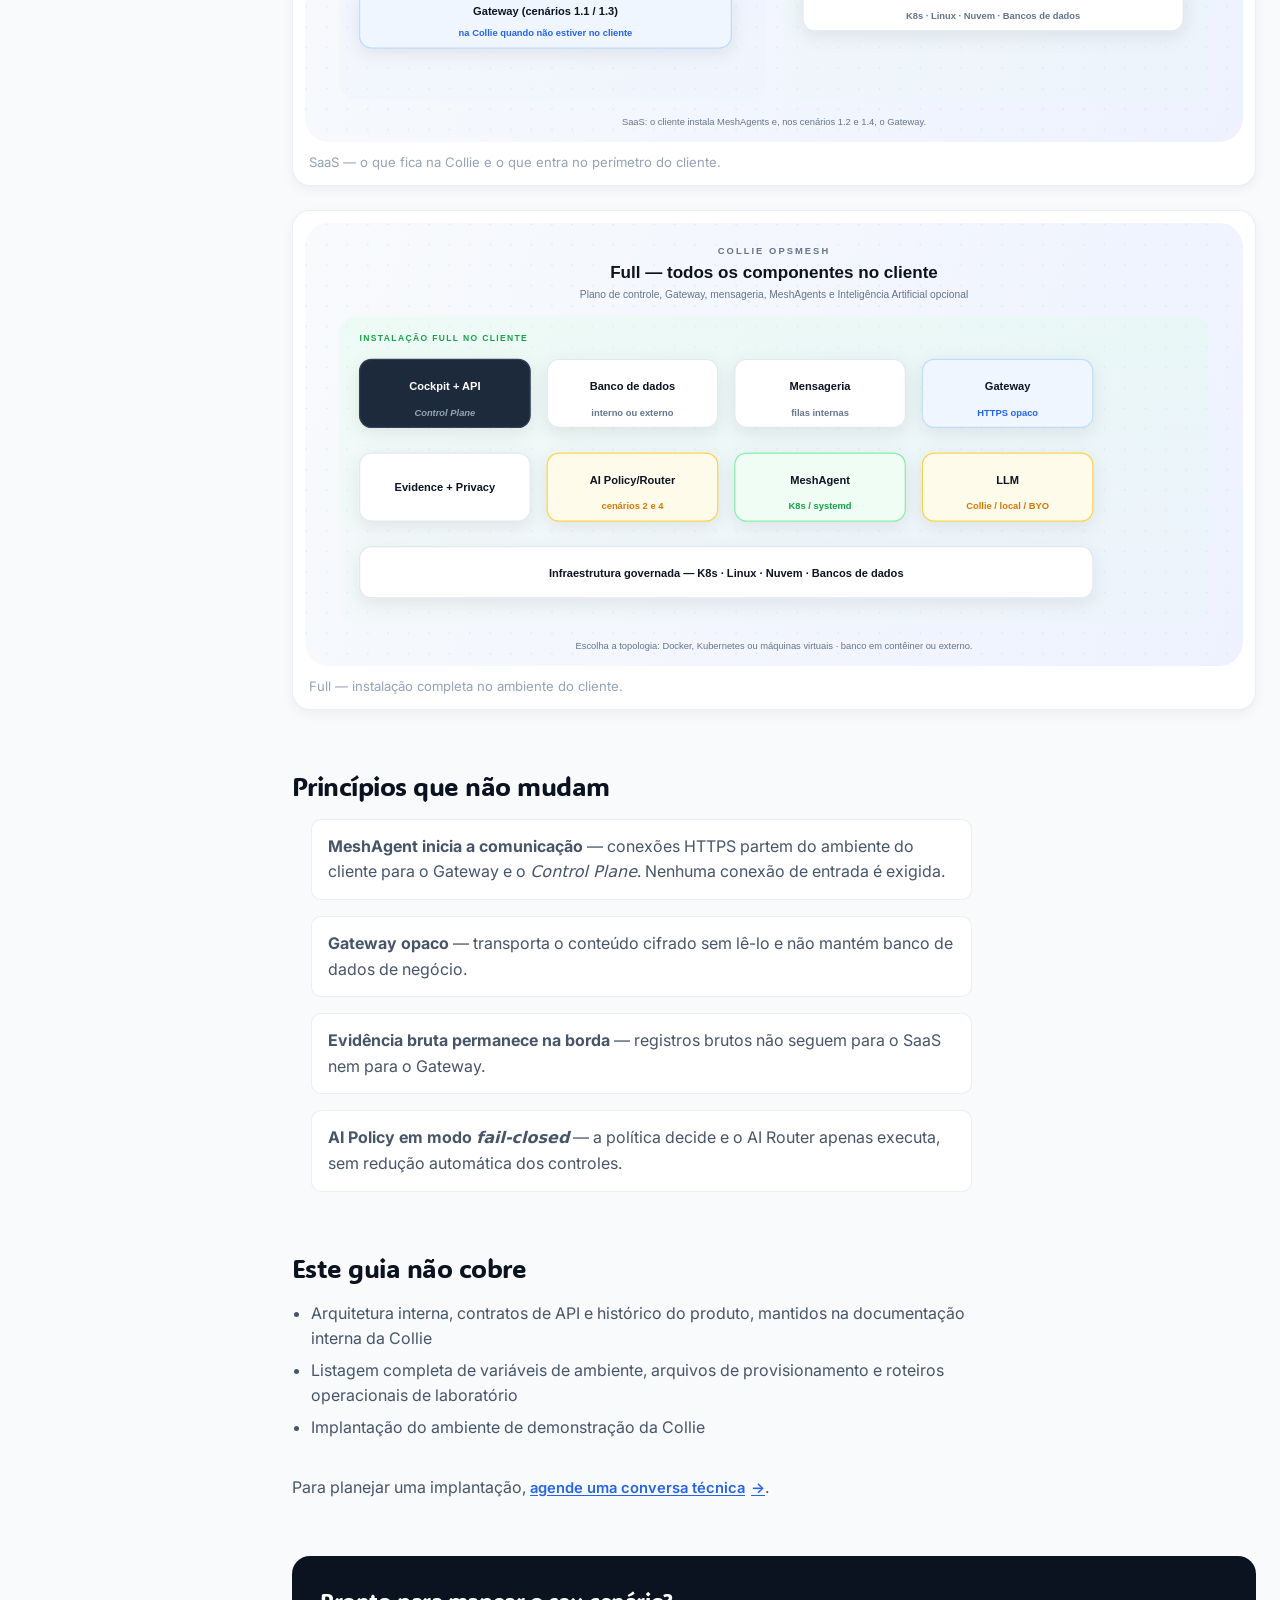
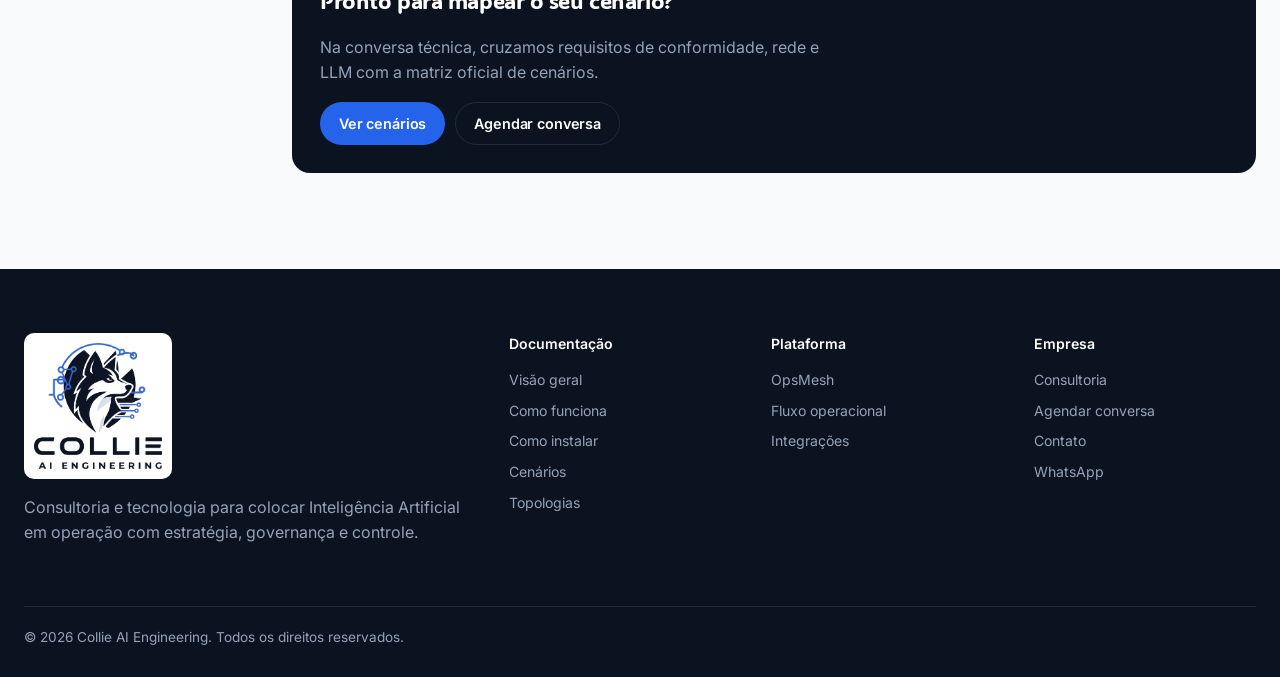
==== commit 2ede1815: "docs: clarificar home e reforçar descoberta GEO do OpsMesh Reescreve a copy da landing com linguagem" ====
--- a/docs/index.html
+++ b/docs/index.html
@@ -3,19 +3,20 @@
 <head>
   <meta charset="UTF-8" />
   <meta name="viewport" content="width=device-width, initial-scale=1.0" />
-  <title>Documentação OpsMesh | Collie</title>
-  <meta name="description" content="Entenda como o Collie OpsMesh governa ações apoiadas por Inteligência Artificial e conheça os cenários de instalação SaaS e Full." />
+  <title>Documentação Collie OpsMesh | Collie AI Engineering</title>
+  <meta name="description" content="Documentação do Collie OpsMesh: governança entre Inteligência Artificial e infraestrutura, instalação SaaS ou Full, cenários e topologias." />
   <meta name="theme-color" content="#0B1220" />
   <link rel="canonical" href="https://www.collie.ia.br/docs/" />
-  <meta property="og:title" content="Documentação OpsMesh — Collie" />
-  <meta property="og:description" content="Como funciona, como instalar e qual cenário escolher: SaaS ou Full, com ou sem LLM." />
+  <meta property="og:title" content="Documentação Collie OpsMesh — Collie AI Engineering" />
+  <meta property="og:description" content="Como funciona o OpsMesh, como instalar e qual cenário escolher: SaaS ou Full, com ou sem LLM." />
   <meta property="og:type" content="website" />
   <meta property="og:url" content="https://www.collie.ia.br/docs/" />
   <meta property="og:locale" content="pt_BR" />
   <meta property="og:image" content="https://www.collie.ia.br/img/collie-lockup.png" />
+  <meta property="og:site_name" content="Collie AI Engineering" />
   <meta name="twitter:card" content="summary_large_image" />
-  <meta name="twitter:title" content="Documentação OpsMesh — Collie" />
-  <meta name="twitter:description" content="Como funciona, como instalar e qual cenário escolher: SaaS ou Full, com ou sem LLM." />
+  <meta name="twitter:title" content="Documentação Collie OpsMesh — Collie AI Engineering" />
+  <meta name="twitter:description" content="Como funciona o OpsMesh, como instalar e qual cenário escolher: SaaS ou Full, com ou sem LLM." />
   <meta name="twitter:image" content="https://www.collie.ia.br/img/collie-lockup.png" />
   <script type="application/ld+json">
   {
@@ -23,18 +24,37 @@
     "@graph": [
       {
         "@type": "Organization",
+        "@id": "https://www.collie.ia.br/#organization",
         "name": "Collie AI Engineering",
         "url": "https://www.collie.ia.br/",
         "logo": "https://www.collie.ia.br/img/collie-lockup.png",
         "email": "contato@collie.ia.br"
       },
       {
+        "@type": "SoftwareApplication",
+        "@id": "https://www.collie.ia.br/#opsmesh",
+        "name": "Collie OpsMesh",
+        "alternateName": "OpsMesh",
+        "url": "https://www.collie.ia.br/#opsmesh",
+        "provider": { "@id": "https://www.collie.ia.br/#organization" }
+      },
+      {
         "@type": "WebPage",
-        "name": "Documentação OpsMesh",
+        "@id": "https://www.collie.ia.br/docs/",
+        "name": "Documentação Collie OpsMesh",
         "url": "https://www.collie.ia.br/docs/",
         "description": "Guia de uso do Collie OpsMesh: funcionamento, instalação, cenários e topologias.",
         "inLanguage": "pt-BR",
-        "isPartOf": { "@type": "WebSite", "name": "Collie OpsMesh", "url": "https://www.collie.ia.br/" }
+        "isPartOf": { "@type": "WebSite", "name": "Collie AI Engineering", "url": "https://www.collie.ia.br/" },
+        "about": { "@id": "https://www.collie.ia.br/#opsmesh" },
+        "publisher": { "@id": "https://www.collie.ia.br/#organization" },
+        "breadcrumb": {
+          "@type": "BreadcrumbList",
+          "itemListElement": [
+            { "@type": "ListItem", "position": 1, "name": "Collie", "item": "https://www.collie.ia.br/" },
+            { "@type": "ListItem", "position": 2, "name": "Documentação OpsMesh", "item": "https://www.collie.ia.br/docs/" }
+          ]
+        }
       }
     ]
   }
@@ -77,7 +97,7 @@
     <div class="container">
       <p class="eyebrow">Collie OpsMesh</p>
       <h1>Documentação de uso e instalação</h1>
-      <p class="lede">Entenda o papel do OpsMesh, compare os modelos SaaS e Full e escolha o cenário de instalação adequado ao seu ambiente.</p>
+      <p class="lede">O Collie OpsMesh governa o que ferramentas e agentes de Inteligência Artificial podem solicitar à infraestrutura. Compare os modelos SaaS e Full e escolha o cenário adequado ao seu ambiente.</p>
     </div>
   </header>
 
@@ -95,14 +115,14 @@
 
     <div class="docs-content">
       <section aria-labelledby="what-title">
-        <h2 id="what-title">O que o OpsMesh é — e o que resolve</h2>
-        <p>O OpsMesh separa a solicitação da execução. Operadores pedem ações pelo Cockpit — clientes MCP entram na evolução do produto — e a plataforma verifica identidade, política e aprovação antes que um MeshAgent atue na infraestrutura.</p>
+        <h2 id="what-title">O que o Collie OpsMesh é — e o que resolve</h2>
+        <p>O Collie OpsMesh separa a solicitação da execução. Operadores pedem ações pelo Cockpit — clientes MCP entram na evolução do produto — e a plataforma verifica identidade, política e aprovação antes que um MeshAgent atue na infraestrutura.</p>
         <div class="docs-cards">
           <article class="docs-card">
             <span class="card-kicker">Resolve</span>
             <h3>Governança entre Inteligência Artificial e infraestrutura</h3>
             <ul>
-              <li>Solicitações tipadas, com identidade e controle de acesso refinado</li>
+              <li>Solicitações definidas, com identidade e permissões específicas (FGAC/IAM)</li>
               <li>Aprovação humana e Privacy Gate antes do uso de uma LLM</li>
               <li>MeshAgent inicia conexões de saída e executa apenas o autorizado</li>
               <li>Evidências tratadas na borda e trilha de auditoria de ponta a ponta</li>
@@ -112,9 +132,9 @@
             <span class="card-kicker">Não é</span>
             <h3>Não substitui ferramentas nem libera acesso irrestrito</h3>
             <ul>
-              <li>Não substitui Cursor, Claude Code ou Antigravity</li>
-              <li>Não exige conexão de entrada no ambiente do cliente</li>
-              <li>Não entrega <em>shell</em> livre nem credenciais amplas à Inteligência Artificial</li>
+              <li>Não substitui Cursor, Claude Code, Codex ou Antigravity</li>
+              <li>Não exige conexão de entrada (<em>inbound</em>) no ambiente do cliente</li>
+              <li>Não entrega comando livre (<em>shell</em>) nem credenciais amplas à Inteligência Artificial</li>
               <li>Não envia registros brutos ao SaaS nem ao portal</li>
             </ul>
           </article>
